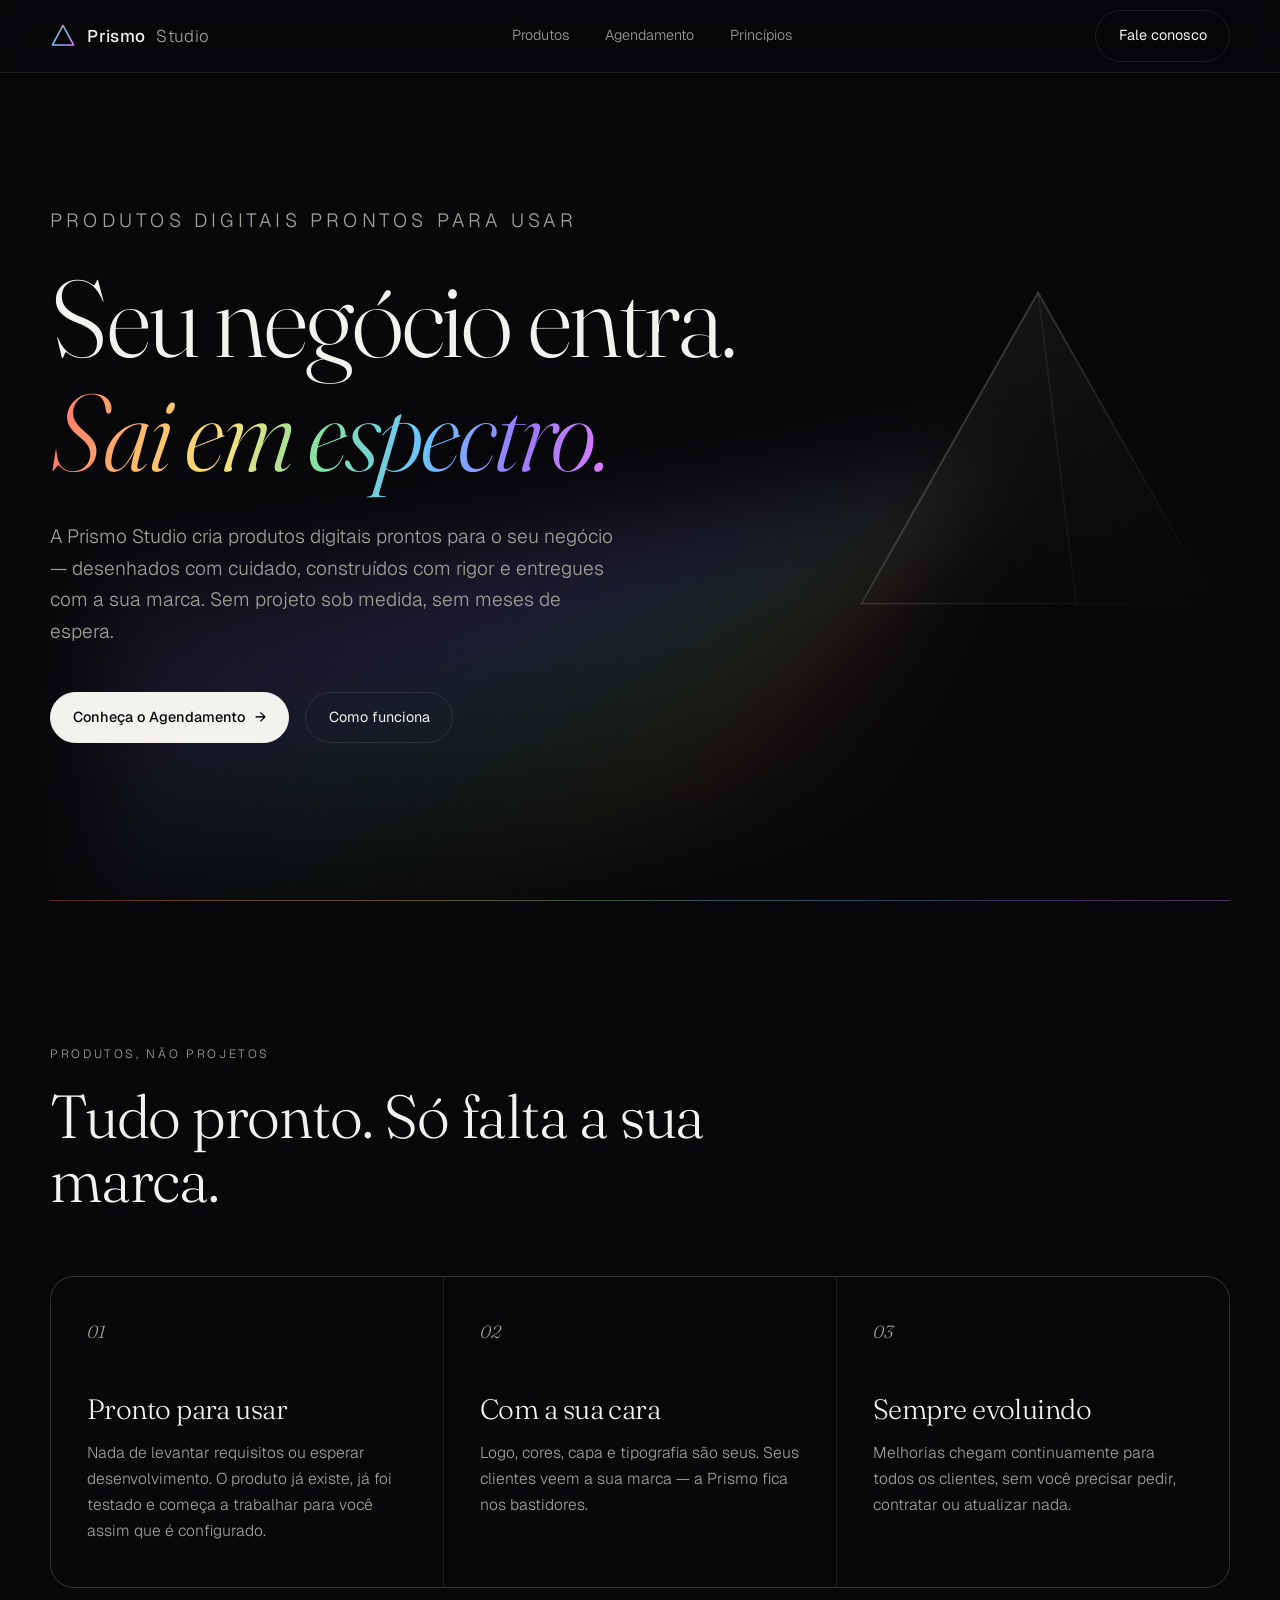
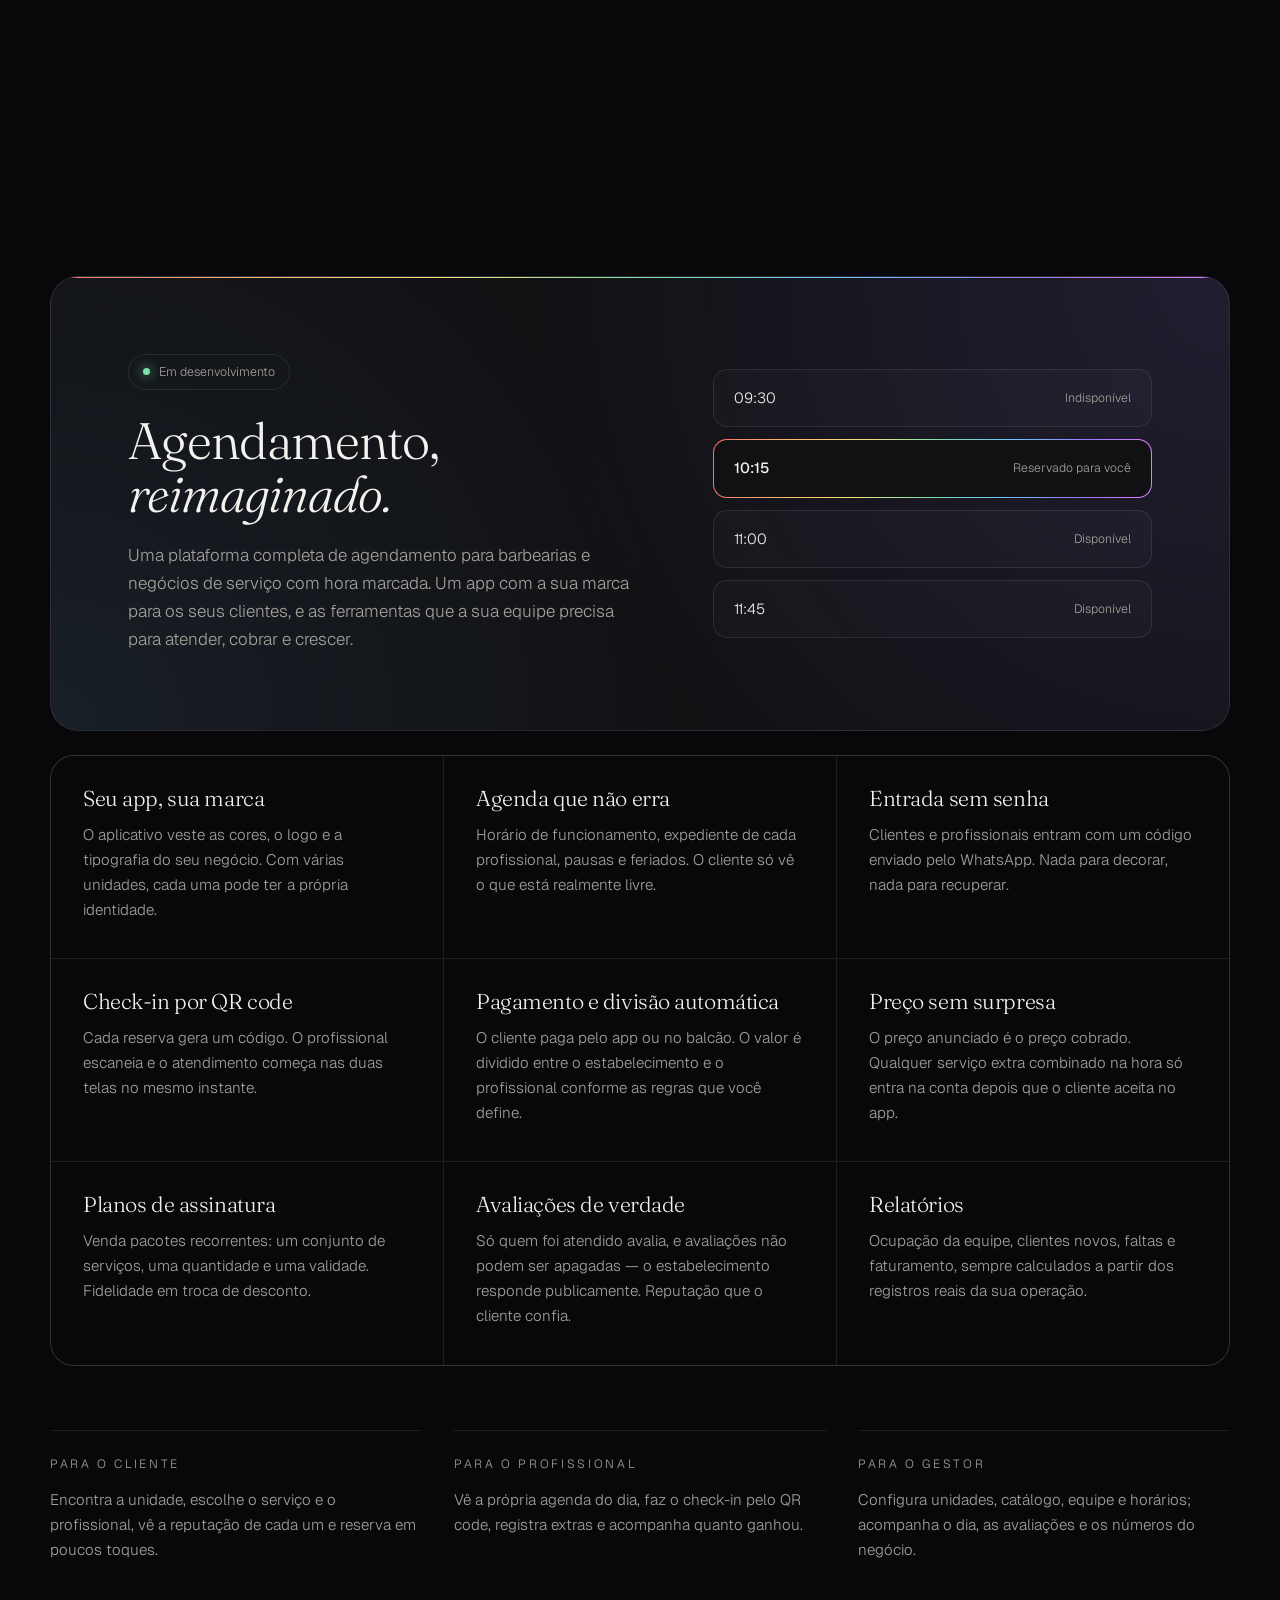
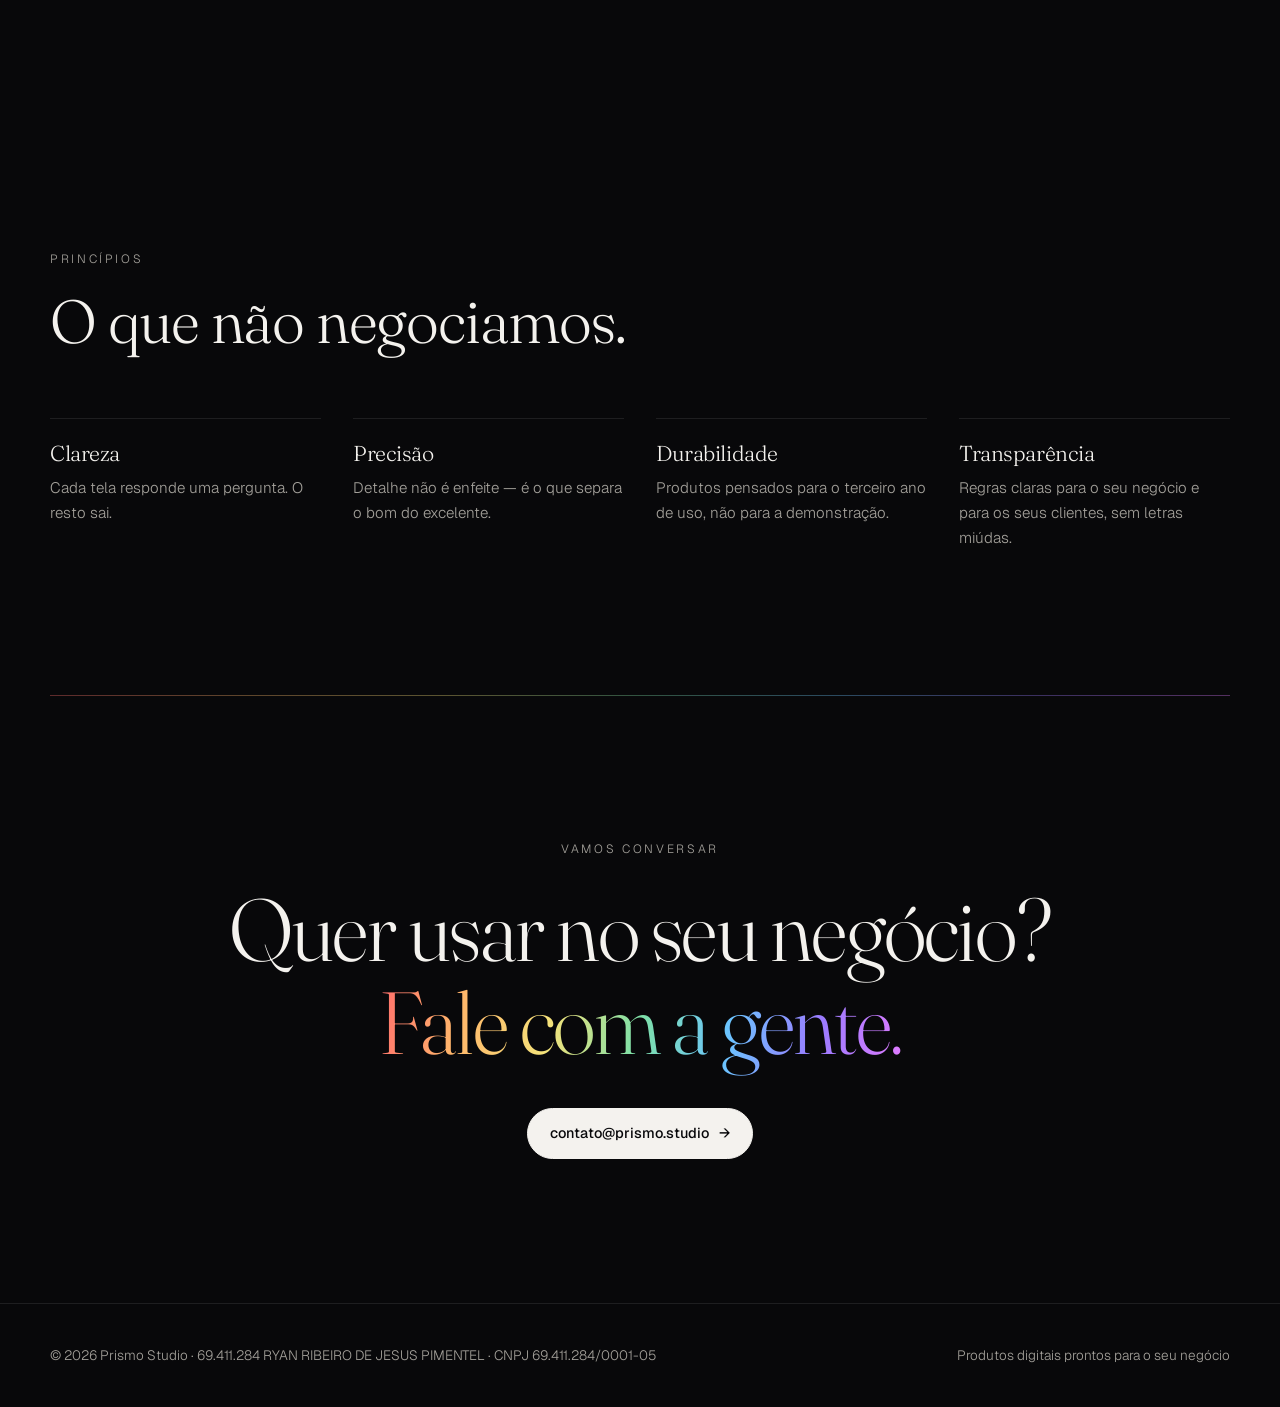
==== index.html @ 38ec984f "feat: landing page da Prismo Studio" ====
<!doctype html>
<html lang="pt-BR">
<head>
<meta charset="utf-8">
<meta name="viewport" content="width=device-width, initial-scale=1">
<title>Prismo Studio — produtos digitais prontos para o seu negócio</title>
<meta name="description" content="A Prismo Studio cria produtos digitais prontos para usar, com a sua marca — como uma plataforma completa de agendamento para negócios de serviço.">
<meta name="theme-color" content="#08080a">
<link rel="preconnect" href="https://fonts.googleapis.com">
<link rel="preconnect" href="https://fonts.gstatic.com" crossorigin>
<link href="https://fonts.googleapis.com/css2?family=Fraunces:ital,opsz,wght@0,9..144,300..600;1,9..144,300..600&family=Geist:wght@300..600&display=swap" rel="stylesheet">
<style>
  :root {
    --bg: #08080a;
    --surface: #111114;
    --line: rgba(255, 255, 255, .09);
    --text: #f4f2ee;
    --muted: #a3a09a;
    --spectrum: linear-gradient(100deg, #ff6b6b, #ffb86b, #f5e27a, #7ee0a8, #6bc4ff, #9a7bff, #e07bff);
    --serif: "Fraunces", Georgia, serif;
    --sans: "Geist", system-ui, sans-serif;
    --wrap: min(1180px, 100% - 3rem);
  }
  * { box-sizing: border-box; margin: 0; }
  html { scroll-behavior: smooth; }
  section[id] { scroll-margin-top: 4.5rem; }
  body {
    background: var(--bg);
    color: var(--text);
    font: 300 1.0625rem/1.65 var(--sans);
    -webkit-font-smoothing: antialiased;
    overflow-x: hidden;
  }
  a { color: inherit; text-decoration: none; }
  :focus-visible { outline: 2px solid #6bc4ff; outline-offset: 4px; border-radius: 4px; }
  .wrap { width: var(--wrap); margin-inline: auto; }
  .eyebrow {
    font-size: .75rem; letter-spacing: .22em; text-transform: uppercase; color: var(--muted);
  }
  .spectrum-text {
    background: var(--spectrum); -webkit-background-clip: text; background-clip: text; color: transparent;
  }
  h1, h2, h3 { font-family: var(--serif); font-weight: 300; letter-spacing: -.02em; line-height: 1.05; }

  /* Nav */
  header {
    position: fixed; inset: 0 0 auto; z-index: 10;
    backdrop-filter: blur(14px) saturate(140%);
    background: rgba(8, 8, 10, .6);
    border-bottom: 1px solid var(--line);
  }
  nav { display: flex; align-items: center; justify-content: space-between; height: 4.5rem; }
  .logo { display: flex; align-items: center; gap: .7rem; font-weight: 500; letter-spacing: .02em; }
  .logo svg { width: 26px; height: 26px; }
  .logo span { color: var(--muted); font-weight: 300; }
  nav ul { display: flex; gap: 2.25rem; list-style: none; padding: 0; font-size: .9rem; color: var(--muted); }
  nav ul a:hover { color: var(--text); }
  .btn {
    display: inline-flex; align-items: center; gap: .6rem;
    padding: .8rem 1.4rem; border-radius: 999px; font-size: .9rem; font-weight: 400;
    border: 1px solid var(--line); transition: background .3s, border-color .3s, transform .3s;
  }
  .btn:hover { border-color: rgba(255, 255, 255, .3); transform: translateY(-1px); }
  .btn-solid { background: var(--text); color: var(--bg); border-color: var(--text); font-weight: 500; }
  .btn-solid:hover { background: #fff; }

  /* Hero */
  .hero {
    position: relative; min-height: 100svh; display: grid; align-items: center;
    padding: 8rem 0 5rem; isolation: isolate; overflow: hidden;
  }
  .beam {
    position: absolute; z-index: -1; top: 50%; left: 50%;
    width: 140vmax; height: 140vmax; translate: -30% -50%;
    background: conic-gradient(from 200deg at 50% 50%, transparent 0deg, #ff6b6b22 12deg, #ffb86b33 20deg, #f5e27a33 28deg, #7ee0a833 36deg, #6bc4ff33 44deg, #9a7bff33 52deg, transparent 64deg);
    filter: blur(40px);
    animation: drift 18s ease-in-out infinite alternate;
  }
  .hero::after {
    content: ""; position: absolute; inset: 0; z-index: -1;
    background: radial-gradient(ellipse at 20% 40%, transparent 30%, var(--bg) 75%);
  }
  @keyframes drift { to { rotate: 12deg; } }
  .hero h1 { font-size: clamp(3rem, 8.5vw, 7.5rem); max-width: 12ch; margin: 1.5rem 0 2rem; }
  .hero h1 em { font-style: italic; }
  .hero p { max-width: 36rem; color: var(--muted); font-size: 1.2rem; }
  .hero .actions { display: flex; flex-wrap: wrap; gap: 1rem; margin-top: 2.75rem; }
  .prism {
    position: absolute; right: max(1.5rem, calc((100vw - 1180px) / 2)); top: 50%; translate: 0 -50%;
    width: clamp(220px, 30vw, 420px); z-index: -1; opacity: .9;
  }

  /* Sections */
  section { padding: clamp(5rem, 12vw, 9rem) 0; }
  .section-head { display: grid; gap: 1.25rem; max-width: 44rem; margin-bottom: 4rem; }
  .section-head h2 { font-size: clamp(2.2rem, 5vw, 3.8rem); }
  .divider { height: 1px; background: var(--spectrum); opacity: .35; }

  .grid { display: grid; grid-template-columns: repeat(3, 1fr); gap: 1px; background: var(--line); border: 1px solid var(--line); border-radius: 24px; overflow: hidden; }
  .card { background: var(--bg); padding: 2.5rem 2.25rem 2.75rem; transition: background .4s; }
  .card:hover { background: var(--surface); }
  .card .num { font-family: var(--serif); font-style: italic; color: var(--muted); font-size: 1.1rem; }
  .card h3 { font-size: 1.75rem; margin: 3rem 0 1rem; }
  .card p { color: var(--muted); font-size: .98rem; }

  /* Product teaser */
  .product {
    position: relative; border: 1px solid var(--line); border-radius: 28px; overflow: hidden;
    display: grid; grid-template-columns: 1.1fr .9fr; gap: 3rem; align-items: center;
    padding: clamp(2.5rem, 6vw, 5rem);
    background: radial-gradient(circle at 100% 0%, #9a7bff1f, transparent 55%), radial-gradient(circle at 0% 100%, #6bc4ff14, transparent 50%), var(--surface);
  }
  .product::before { content: ""; position: absolute; inset: 0 0 auto; height: 1px; background: var(--spectrum); }
  .badge {
    display: inline-flex; align-items: center; gap: .55rem; padding: .4rem .9rem; border-radius: 999px;
    border: 1px solid var(--line); font-size: .78rem; color: var(--muted); width: fit-content;
  }
  .badge i { width: 7px; height: 7px; border-radius: 50%; background: #7ee0a8; box-shadow: 0 0 12px #7ee0a8; animation: pulse 2.4s infinite; }
  @keyframes pulse { 50% { opacity: .35; } }
  .product h2 { font-size: clamp(2rem, 4.2vw, 3.2rem); margin: 1.5rem 0 1.25rem; }
  .product p { color: var(--muted); max-width: 32rem; }
  .slots { display: grid; gap: .75rem; }
  .slot {
    display: flex; justify-content: space-between; align-items: center;
    padding: 1rem 1.25rem; border-radius: 14px; border: 1px solid var(--line); background: rgba(255, 255, 255, .02);
    font-size: .92rem;
  }
  .slot small { color: var(--muted); }
  .slot.active { border-color: transparent; background: linear-gradient(var(--surface), var(--surface)) padding-box, var(--spectrum) border-box; border: 1px solid transparent; }
  .slot.active b { font-weight: 500; }

  .features { display: grid; grid-template-columns: repeat(3, 1fr); gap: 1px; margin-top: 1.5rem; background: var(--line); border: 1px solid var(--line); border-radius: 24px; overflow: hidden; }
  .features article { background: var(--bg); padding: 2rem 2rem 2.25rem; }
  .features h3 { font-size: 1.35rem; margin-bottom: .7rem; }
  .features p { color: var(--muted); font-size: .95rem; }
  .roles { display: grid; grid-template-columns: repeat(3, 1fr); gap: 2rem; margin-top: 4rem; }
  .roles div { border-top: 1px solid var(--line); padding-top: 1.5rem; }
  .roles .eyebrow { margin-bottom: .8rem; }
  .roles p:not(.eyebrow) { color: var(--muted); font-size: .95rem; }

  /* Principles */
  .principles { display: grid; grid-template-columns: repeat(4, 1fr); gap: 2rem; }
  .principles div { border-top: 1px solid var(--line); padding-top: 1.5rem; }
  .principles h3 { font-size: 1.35rem; margin-bottom: .6rem; }
  .principles p { color: var(--muted); font-size: .95rem; }

  /* CTA */
  .cta { text-align: center; }
  .cta h2 { font-size: clamp(2.6rem, 7vw, 5.5rem); max-width: 17ch; margin: 1.5rem auto 2.5rem; }

  footer { border-top: 1px solid var(--line); padding: 2.5rem 0; color: var(--muted); font-size: .85rem; }
  footer .wrap { display: flex; justify-content: space-between; gap: 1rem; flex-wrap: wrap; }

  /* Reveal */
  .js .reveal { opacity: 0; translate: 0 24px; transition: opacity .9s ease, translate .9s ease; }
  .reveal.in { opacity: 1; translate: 0 0; }

  @media (max-width: 900px) {
    nav ul { display: none; }
    .grid, .product, .roles { grid-template-columns: 1fr; }
    .features { grid-template-columns: 1fr 1fr; }
    .principles { grid-template-columns: 1fr 1fr; }
    .prism { opacity: .35; right: -60px; }
  }
  @media (max-width: 520px) {
    .principles, .features { grid-template-columns: 1fr; }
    header .btn { display: none; }
  }
  @media (prefers-reduced-motion: reduce) {
    *, *::before, *::after { animation: none !important; transition: none !important; }
    .js .reveal { opacity: 1; translate: none; }
    html { scroll-behavior: auto; }
  }
</style>
</head>
<body>

<header>
  <nav class="wrap" aria-label="Principal">
    <a href="#" class="logo" aria-label="Prismo Studio — início">
      <svg viewBox="0 0 32 32" aria-hidden="true">
        <defs><linearGradient id="lg" x1="0" y1="0" x2="1" y2="1"><stop offset="0" stop-color="#ff6b6b"/><stop offset=".5" stop-color="#6bc4ff"/><stop offset="1" stop-color="#e07bff"/></linearGradient></defs>
        <path d="M16 3 29 27H3Z" fill="none" stroke="url(#lg)" stroke-width="2" stroke-linejoin="round"/>
        <path d="M16 3v24" stroke="url(#lg)" stroke-width="1" opacity=".6"/>
      </svg>
      Prismo <span>Studio</span>
    </a>
    <ul>
      <li><a href="#produtos">Produtos</a></li>
      <li><a href="#agendamento">Agendamento</a></li>
      <li><a href="#principios">Princípios</a></li>
    </ul>
    <a href="#contato" class="btn">Fale conosco</a>
  </nav>
</header>

<main>
  <section class="hero">
    <div class="beam" aria-hidden="true"></div>
    <svg class="prism" viewBox="0 0 200 180" aria-hidden="true">
      <defs>
        <linearGradient id="pf" x1="0" y1="0" x2="0" y2="1"><stop offset="0" stop-color="#fff" stop-opacity=".12"/><stop offset="1" stop-color="#fff" stop-opacity=".02"/></linearGradient>
        <linearGradient id="ps" x1="0" y1="0" x2="1" y2="1"><stop offset="0" stop-color="#fff" stop-opacity=".5"/><stop offset="1" stop-color="#fff" stop-opacity=".08"/></linearGradient>
      </defs>
      <path d="M100 8 192 170H8Z" fill="url(#pf)" stroke="url(#ps)" stroke-width="1"/>
      <path d="M100 8 120 170" stroke="#fff" stroke-opacity=".15"/>
    </svg>

    <div class="wrap">
      <p class="eyebrow">Produtos digitais prontos para usar</p>
      <h1>Seu negócio entra. <em class="spectrum-text">Sai em espectro.</em></h1>
      <p>A Prismo Studio cria produtos digitais prontos para o seu negócio — desenhados com cuidado, construídos com rigor e entregues com a sua marca. Sem projeto sob medida, sem meses de espera.</p>
      <div class="actions">
        <a href="#agendamento" class="btn btn-solid">Conheça o Agendamento <span aria-hidden="true">→</span></a>
        <a href="#produtos" class="btn">Como funciona</a>
      </div>
    </div>
  </section>

  <div class="wrap divider" aria-hidden="true"></div>

  <section id="produtos">
    <div class="wrap">
      <div class="section-head reveal">
        <p class="eyebrow">Produtos, não projetos</p>
        <h2>Tudo pronto. Só falta a sua marca.</h2>
      </div>
      <div class="grid reveal">
        <article class="card">
          <span class="num">01</span>
          <h3>Pronto para usar</h3>
          <p>Nada de levantar requisitos ou esperar desenvolvimento. O produto já existe, já foi testado e começa a trabalhar para você assim que é configurado.</p>
        </article>
        <article class="card">
          <span class="num">02</span>
          <h3>Com a sua cara</h3>
          <p>Logo, cores, capa e tipografia são seus. Seus clientes veem a sua marca — a Prismo fica nos bastidores.</p>
        </article>
        <article class="card">
          <span class="num">03</span>
          <h3>Sempre evoluindo</h3>
          <p>Melhorias chegam continuamente para todos os clientes, sem você precisar pedir, contratar ou atualizar nada.</p>
        </article>
      </div>
    </div>
  </section>

  <section id="agendamento">
    <div class="wrap">
      <div class="product reveal">
        <div>
          <span class="badge"><i aria-hidden="true"></i> Em desenvolvimento</span>
          <h2>Agendamento, <em>reimaginado.</em></h2>
          <p>Uma plataforma completa de agendamento para barbearias e negócios de serviço com hora marcada. Um app com a sua marca para os seus clientes, e as ferramentas que a sua equipe precisa para atender, cobrar e crescer.</p>
        </div>
        <div class="slots" aria-hidden="true">
          <div class="slot"><span>09:30</span><small>Indisponível</small></div>
          <div class="slot active"><b>10:15</b><small>Reservado para você</small></div>
          <div class="slot"><span>11:00</span><small>Disponível</small></div>
          <div class="slot"><span>11:45</span><small>Disponível</small></div>
        </div>
      </div>

      <div class="features reveal">
        <article><h3>Seu app, sua marca</h3><p>O aplicativo veste as cores, o logo e a tipografia do seu negócio. Com várias unidades, cada uma pode ter a própria identidade.</p></article>
        <article><h3>Agenda que não erra</h3><p>Horário de funcionamento, expediente de cada profissional, pausas e feriados. O cliente só vê o que está realmente livre.</p></article>
        <article><h3>Entrada sem senha</h3><p>Clientes e profissionais entram com um código enviado pelo WhatsApp. Nada para decorar, nada para recuperar.</p></article>
        <article><h3>Check-in por QR code</h3><p>Cada reserva gera um código. O profissional escaneia e o atendimento começa nas duas telas no mesmo instante.</p></article>
        <article><h3>Pagamento e divisão automática</h3><p>O cliente paga pelo app ou no balcão. O valor é dividido entre o estabelecimento e o profissional conforme as regras que você define.</p></article>
        <article><h3>Preço sem surpresa</h3><p>O preço anunciado é o preço cobrado. Qualquer serviço extra combinado na hora só entra na conta depois que o cliente aceita no app.</p></article>
        <article><h3>Planos de assinatura</h3><p>Venda pacotes recorrentes: um conjunto de serviços, uma quantidade e uma validade. Fidelidade em troca de desconto.</p></article>
        <article><h3>Avaliações de verdade</h3><p>Só quem foi atendido avalia, e avaliações não podem ser apagadas — o estabelecimento responde publicamente. Reputação que o cliente confia.</p></article>
        <article><h3>Relatórios</h3><p>Ocupação da equipe, clientes novos, faltas e faturamento, sempre calculados a partir dos registros reais da sua operação.</p></article>
      </div>

      <div class="roles reveal">
        <div><p class="eyebrow">Para o cliente</p><p>Encontra a unidade, escolhe o serviço e o profissional, vê a reputação de cada um e reserva em poucos toques.</p></div>
        <div><p class="eyebrow">Para o profissional</p><p>Vê a própria agenda do dia, faz o check-in pelo QR code, registra extras e acompanha quanto ganhou.</p></div>
        <div><p class="eyebrow">Para o gestor</p><p>Configura unidades, catálogo, equipe e horários; acompanha o dia, as avaliações e os números do negócio.</p></div>
      </div>
    </div>
  </section>

  <section id="principios">
    <div class="wrap">
      <div class="section-head reveal">
        <p class="eyebrow">Princípios</p>
        <h2>O que não negociamos.</h2>
      </div>
      <div class="principles reveal">
        <div><h3>Clareza</h3><p>Cada tela responde uma pergunta. O resto sai.</p></div>
        <div><h3>Precisão</h3><p>Detalhe não é enfeite — é o que separa o bom do excelente.</p></div>
        <div><h3>Durabilidade</h3><p>Produtos pensados para o terceiro ano de uso, não para a demonstração.</p></div>
        <div><h3>Transparência</h3><p>Regras claras para o seu negócio e para os seus clientes, sem letras miúdas.</p></div>
      </div>
    </div>
  </section>

  <div class="wrap divider" aria-hidden="true"></div>

  <section id="contato" class="cta">
    <div class="wrap reveal">
      <p class="eyebrow">Vamos conversar</p>
      <h2>Quer usar no seu negócio? <span class="spectrum-text">Fale com a gente.</span></h2>
      <a href="mailto:contato@prismo.studio" class="btn btn-solid">contato@prismo.studio <span aria-hidden="true">→</span></a>
    </div>
  </section>
</main>

<footer>
  <div class="wrap">
    <span>© <span id="year">2026</span> Prismo Studio · 69.411.284 RYAN RIBEIRO DE JESUS PIMENTEL · CNPJ 69.411.284/0001-05</span>
    <span>Produtos digitais prontos para o seu negócio</span>
  </div>
</footer>

<script>
  document.documentElement.classList.add('js');
  document.getElementById('year').textContent = new Date().getFullYear();
  const io = new IntersectionObserver(entries => entries.forEach(e => {
    if (e.isIntersecting) { e.target.classList.add('in'); io.unobserve(e.target); }
  }), { threshold: .15 });
  document.querySelectorAll('.reveal').forEach(el => io.observe(el));
</script>
</body>
</html>
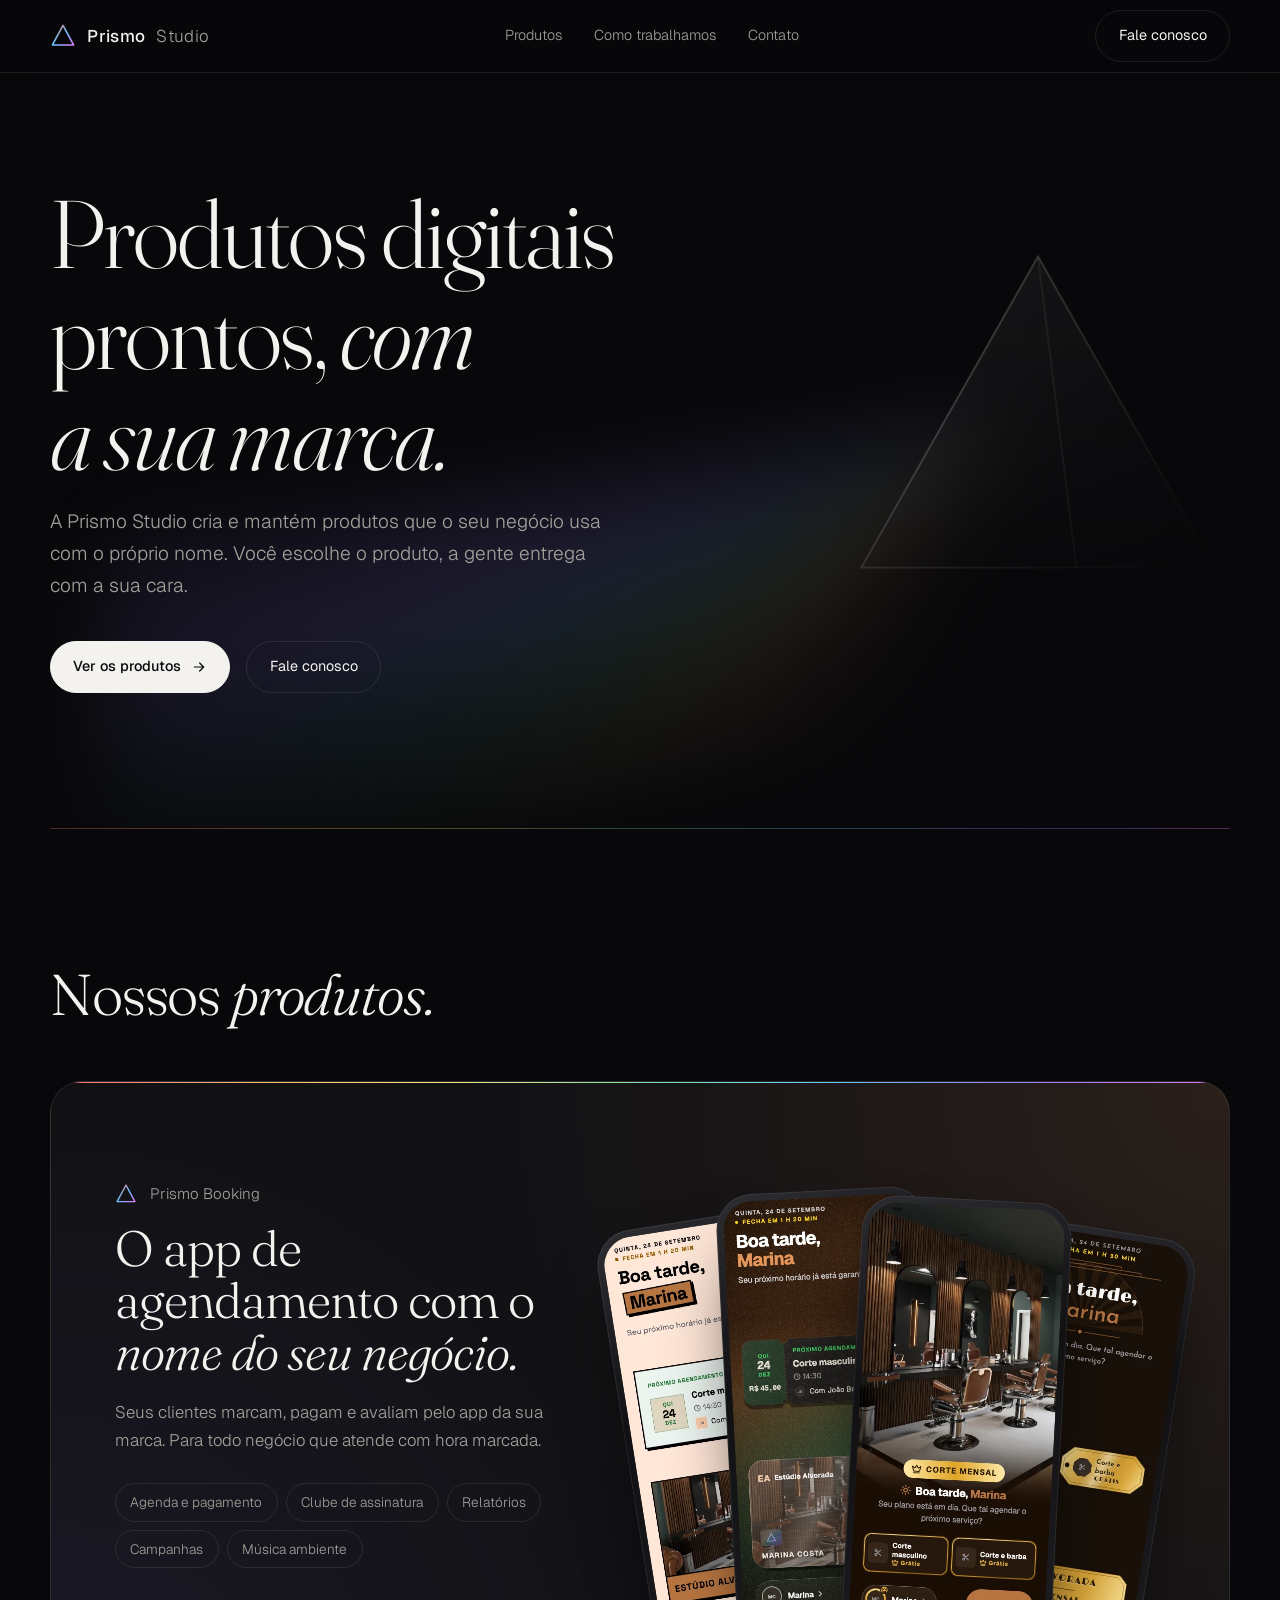
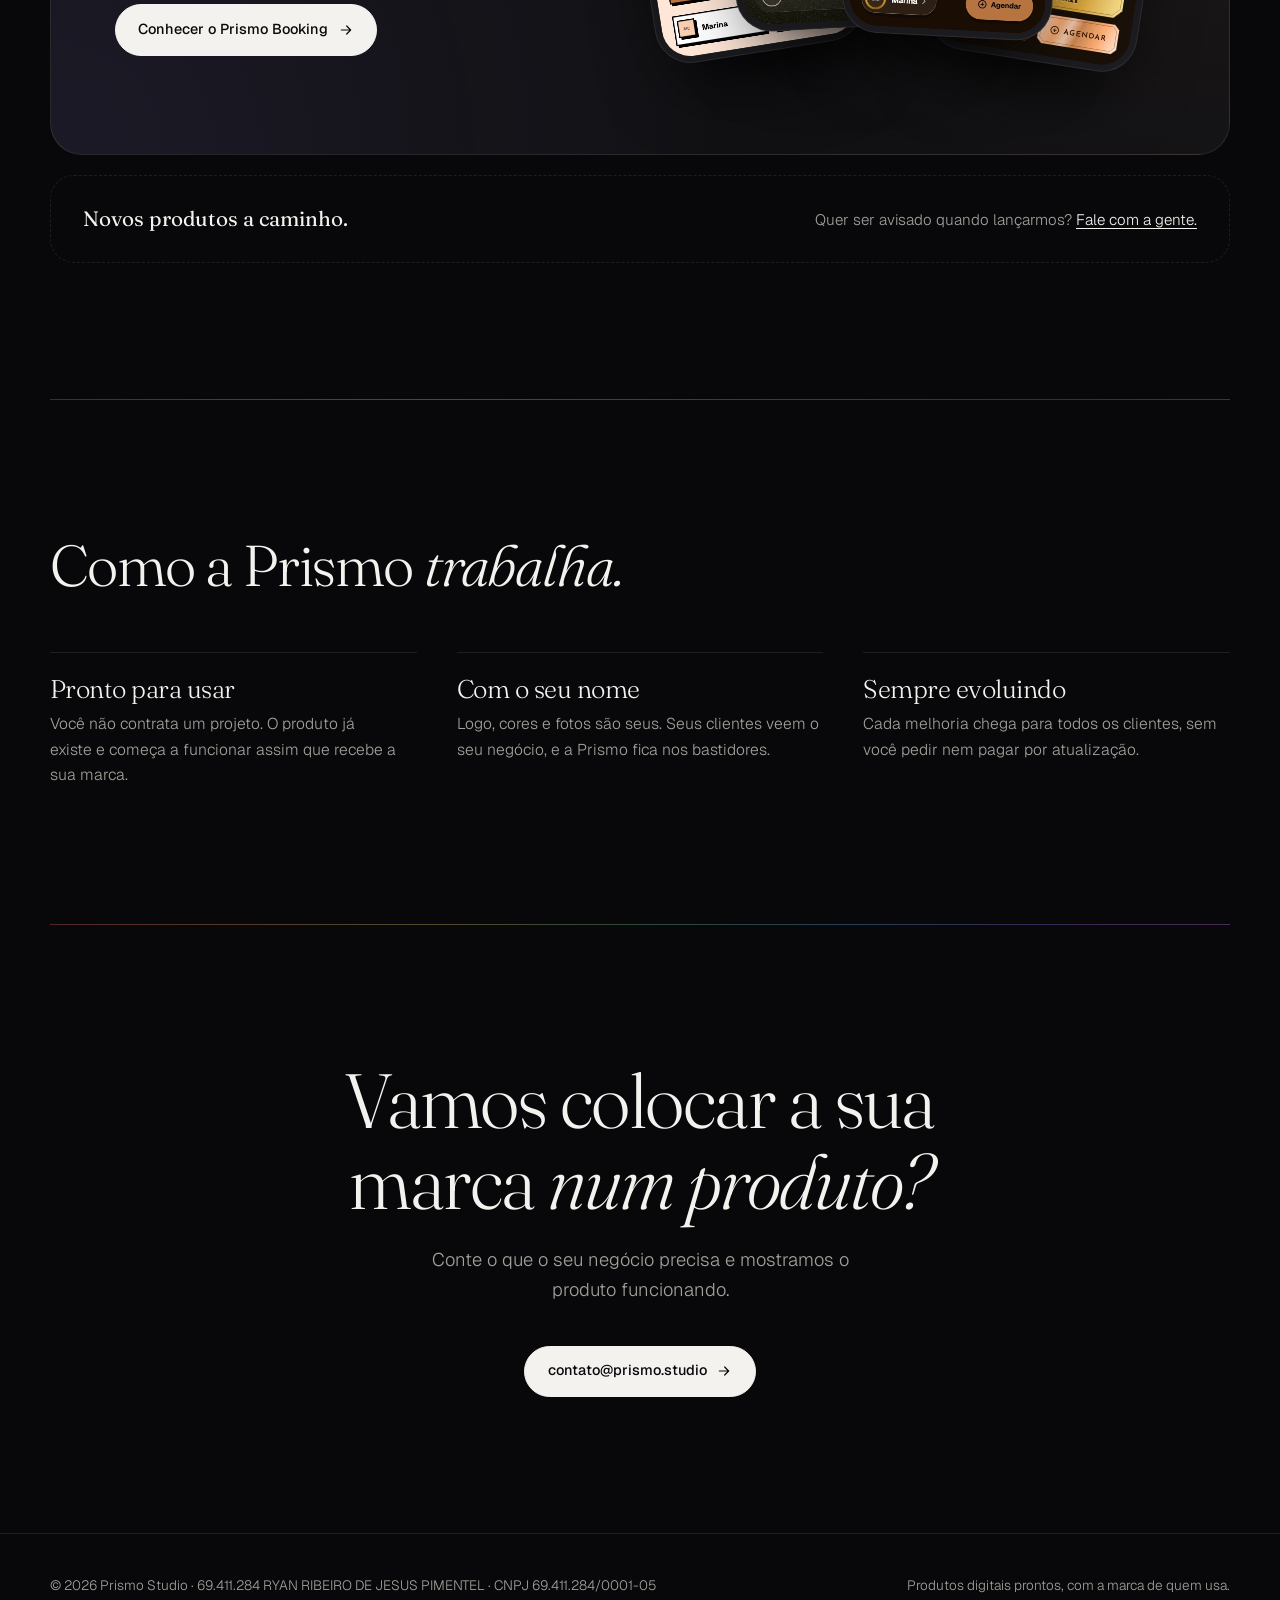
==== commit 8b3045ce: "feat: landing vira vitrine dos produtos e ganha a página do Prismo Booking" ====
--- a/index.html
+++ b/index.html
@@ -3,8 +3,8 @@
 <head>
 <meta charset="utf-8">
 <meta name="viewport" content="width=device-width, initial-scale=1">
-<title>Prismo Studio — produtos digitais prontos para o seu negócio</title>
-<meta name="description" content="A Prismo Studio cria produtos digitais prontos para usar, com a sua marca — como uma plataforma completa de agendamento para negócios de serviço.">
+<title>Prismo Studio — produtos digitais prontos, com a marca do seu negócio</title>
+<meta name="description" content="A Prismo Studio cria e mantém produtos digitais que o seu negócio usa com o próprio nome. O primeiro é o Prismo Booking, o app de agendamento para quem atende com hora marcada.">
 <meta name="theme-color" content="#08080a">
 <link rel="preconnect" href="https://fonts.googleapis.com">
 <link rel="preconnect" href="https://fonts.gstatic.com" crossorigin>
@@ -22,173 +22,118 @@
     --wrap: min(1180px, 100% - 3rem);
   }
   * { box-sizing: border-box; margin: 0; }
-  html { scroll-behavior: smooth; }
+  html { scroll-behavior: smooth; scrollbar-color: #2a2a2e var(--bg); }
+  ::selection { background: #9a7bff; color: #08080a; }
   section[id] { scroll-margin-top: 4.5rem; }
-  body {
-    background: var(--bg);
-    color: var(--text);
-    font: 300 1.0625rem/1.65 var(--sans);
-    -webkit-font-smoothing: antialiased;
-    overflow-x: hidden;
-  }
+  body { background: var(--bg); color: var(--text); font: 300 1.0625rem/1.65 var(--sans); -webkit-font-smoothing: antialiased; overflow-x: hidden; }
   a { color: inherit; text-decoration: none; }
   :focus-visible { outline: 2px solid #6bc4ff; outline-offset: 4px; border-radius: 4px; }
+  img { display: block; max-width: 100%; height: auto; }
   .wrap { width: var(--wrap); margin-inline: auto; }
-  .eyebrow {
-    font-size: .75rem; letter-spacing: .22em; text-transform: uppercase; color: var(--muted);
-  }
-  .spectrum-text {
-    background: var(--spectrum); -webkit-background-clip: text; background-clip: text; color: transparent;
-  }
-  h1, h2, h3 { font-family: var(--serif); font-weight: 300; letter-spacing: -.02em; line-height: 1.05; }
-
-  /* Nav */
-  header {
-    position: fixed; inset: 0 0 auto; z-index: 10;
-    backdrop-filter: blur(14px) saturate(140%);
-    background: rgba(8, 8, 10, .6);
-    border-bottom: 1px solid var(--line);
-  }
+  h1, h2, h3 { font-family: var(--serif); font-weight: 300; letter-spacing: -.02em; line-height: 1.05; text-wrap: balance; }
+  h2 { font-size: clamp(2.2rem, 4.6vw, 3.6rem); }
+  h1 em, h2 em, h3 em { font-style: italic; }
+  p { text-wrap: pretty; }
+  .lede { color: var(--muted); font-size: 1.15rem; max-width: 34rem; margin-top: 1.3rem; }
+
+  header { position: fixed; inset: 0 0 auto; z-index: 10; backdrop-filter: blur(14px) saturate(140%); background: rgba(8, 8, 10, .72); border-bottom: 1px solid var(--line); }
   nav { display: flex; align-items: center; justify-content: space-between; height: 4.5rem; }
   .logo { display: flex; align-items: center; gap: .7rem; font-weight: 500; letter-spacing: .02em; }
   .logo svg { width: 26px; height: 26px; }
   .logo span { color: var(--muted); font-weight: 300; }
-  nav ul { display: flex; gap: 2.25rem; list-style: none; padding: 0; font-size: .9rem; color: var(--muted); }
+  nav ul { display: flex; gap: 2rem; list-style: none; padding: 0; font-size: .9rem; color: var(--muted); }
   nav ul a:hover { color: var(--text); }
-  .btn {
-    display: inline-flex; align-items: center; gap: .6rem;
-    padding: .8rem 1.4rem; border-radius: 999px; font-size: .9rem; font-weight: 400;
-    border: 1px solid var(--line); transition: background .3s, border-color .3s, transform .3s;
-  }
+  .btn { display: inline-flex; align-items: center; gap: .6rem; padding: .8rem 1.4rem; border-radius: 999px; font-size: .9rem; font-weight: 400; border: 1px solid var(--line); transition: background .3s, border-color .3s, transform .3s cubic-bezier(.2, .8, .2, 1); }
   .btn:hover { border-color: rgba(255, 255, 255, .3); transform: translateY(-1px); }
   .btn-solid { background: var(--text); color: var(--bg); border-color: var(--text); font-weight: 500; }
   .btn-solid:hover { background: #fff; }
+  .btn svg { width: 16px; height: 16px; }
 
   /* Hero */
-  .hero {
-    position: relative; min-height: 100svh; display: grid; align-items: center;
-    padding: 8rem 0 5rem; isolation: isolate; overflow: hidden;
-  }
-  .beam {
-    position: absolute; z-index: -1; top: 50%; left: 50%;
-    width: 140vmax; height: 140vmax; translate: -30% -50%;
-    background: conic-gradient(from 200deg at 50% 50%, transparent 0deg, #ff6b6b22 12deg, #ffb86b33 20deg, #f5e27a33 28deg, #7ee0a833 36deg, #6bc4ff33 44deg, #9a7bff33 52deg, transparent 64deg);
-    filter: blur(40px);
-    animation: drift 18s ease-in-out infinite alternate;
-  }
-  .hero::after {
-    content: ""; position: absolute; inset: 0; z-index: -1;
-    background: radial-gradient(ellipse at 20% 40%, transparent 30%, var(--bg) 75%);
-  }
+  .hero { position: relative; min-height: 92svh; display: grid; align-items: center; padding: 8rem 0 5rem; isolation: isolate; overflow: hidden; }
+  .beam { position: absolute; z-index: -1; top: 50%; left: 50%; width: 140vmax; height: 140vmax; translate: -30% -50%; background: conic-gradient(from 200deg at 50% 50%, transparent 0deg, #ff6b6b22 12deg, #ffb86b33 20deg, #f5e27a33 28deg, #7ee0a833 36deg, #6bc4ff33 44deg, #9a7bff33 52deg, transparent 64deg); filter: blur(40px); animation: drift 18s ease-in-out infinite alternate; }
+  .hero::after { content: ""; position: absolute; inset: 0; z-index: -1; background: radial-gradient(ellipse at 20% 40%, transparent 30%, var(--bg) 75%); }
   @keyframes drift { to { rotate: 12deg; } }
-  .hero h1 { font-size: clamp(3rem, 8.5vw, 7.5rem); max-width: 12ch; margin: 1.5rem 0 2rem; }
-  .hero h1 em { font-style: italic; }
-  .hero p { max-width: 36rem; color: var(--muted); font-size: 1.2rem; }
-  .hero .actions { display: flex; flex-wrap: wrap; gap: 1rem; margin-top: 2.75rem; }
-  .prism {
-    position: absolute; right: max(1.5rem, calc((100vw - 1180px) / 2)); top: 50%; translate: 0 -50%;
-    width: clamp(220px, 30vw, 420px); z-index: -1; opacity: .9;
-  }
-
-  /* Sections */
-  section { padding: clamp(5rem, 12vw, 9rem) 0; }
-  .section-head { display: grid; gap: 1.25rem; max-width: 44rem; margin-bottom: 4rem; }
-  .section-head h2 { font-size: clamp(2.2rem, 5vw, 3.8rem); }
-  .divider { height: 1px; background: var(--spectrum); opacity: .35; }
-
-  .grid { display: grid; grid-template-columns: repeat(3, 1fr); gap: 1px; background: var(--line); border: 1px solid var(--line); border-radius: 24px; overflow: hidden; }
-  .card { background: var(--bg); padding: 2.5rem 2.25rem 2.75rem; transition: background .4s; }
-  .card:hover { background: var(--surface); }
-  .card .num { font-family: var(--serif); font-style: italic; color: var(--muted); font-size: 1.1rem; }
-  .card h3 { font-size: 1.75rem; margin: 3rem 0 1rem; }
-  .card p { color: var(--muted); font-size: .98rem; }
-
-  /* Product teaser */
-  .product {
-    position: relative; border: 1px solid var(--line); border-radius: 28px; overflow: hidden;
-    display: grid; grid-template-columns: 1.1fr .9fr; gap: 3rem; align-items: center;
-    padding: clamp(2.5rem, 6vw, 5rem);
-    background: radial-gradient(circle at 100% 0%, #9a7bff1f, transparent 55%), radial-gradient(circle at 0% 100%, #6bc4ff14, transparent 50%), var(--surface);
-  }
-  .product::before { content: ""; position: absolute; inset: 0 0 auto; height: 1px; background: var(--spectrum); }
-  .badge {
-    display: inline-flex; align-items: center; gap: .55rem; padding: .4rem .9rem; border-radius: 999px;
-    border: 1px solid var(--line); font-size: .78rem; color: var(--muted); width: fit-content;
-  }
-  .badge i { width: 7px; height: 7px; border-radius: 50%; background: #7ee0a8; box-shadow: 0 0 12px #7ee0a8; animation: pulse 2.4s infinite; }
-  @keyframes pulse { 50% { opacity: .35; } }
-  .product h2 { font-size: clamp(2rem, 4.2vw, 3.2rem); margin: 1.5rem 0 1.25rem; }
-  .product p { color: var(--muted); max-width: 32rem; }
-  .slots { display: grid; gap: .75rem; }
-  .slot {
-    display: flex; justify-content: space-between; align-items: center;
-    padding: 1rem 1.25rem; border-radius: 14px; border: 1px solid var(--line); background: rgba(255, 255, 255, .02);
-    font-size: .92rem;
-  }
-  .slot small { color: var(--muted); }
-  .slot.active { border-color: transparent; background: linear-gradient(var(--surface), var(--surface)) padding-box, var(--spectrum) border-box; border: 1px solid transparent; }
-  .slot.active b { font-weight: 500; }
-
-  .features { display: grid; grid-template-columns: repeat(3, 1fr); gap: 1px; margin-top: 1.5rem; background: var(--line); border: 1px solid var(--line); border-radius: 24px; overflow: hidden; }
-  .features article { background: var(--bg); padding: 2rem 2rem 2.25rem; }
-  .features h3 { font-size: 1.35rem; margin-bottom: .7rem; }
-  .features p { color: var(--muted); font-size: .95rem; }
-  .roles { display: grid; grid-template-columns: repeat(3, 1fr); gap: 2rem; margin-top: 4rem; }
-  .roles div { border-top: 1px solid var(--line); padding-top: 1.5rem; }
-  .roles .eyebrow { margin-bottom: .8rem; }
-  .roles p:not(.eyebrow) { color: var(--muted); font-size: .95rem; }
-
-  /* Principles */
-  .principles { display: grid; grid-template-columns: repeat(4, 1fr); gap: 2rem; }
-  .principles div { border-top: 1px solid var(--line); padding-top: 1.5rem; }
-  .principles h3 { font-size: 1.35rem; margin-bottom: .6rem; }
-  .principles p { color: var(--muted); font-size: .95rem; }
-
-  /* CTA */
+  .hero h1 { font-size: clamp(3rem, 7.5vw, 6.4rem); max-width: 13ch; }
+  .hero .lede { font-size: 1.2rem; max-width: 36rem; }
+  .actions { display: flex; flex-wrap: wrap; gap: 1rem; margin-top: 2.5rem; }
+  .prism { position: absolute; right: max(1.5rem, calc((100vw - 1180px) / 2)); top: 50%; translate: 0 -50%; width: clamp(220px, 30vw, 420px); z-index: -1; opacity: .9; }
+
+  section { padding: clamp(5rem, 11vw, 8.5rem) 0; }
+  .divider { height: 1px; background: var(--spectrum); opacity: .3; }
+
+  /* Vitrine de produtos */
+  .showcase { position: relative; display: grid; grid-template-columns: .9fr 1.1fr; gap: clamp(2rem, 5vw, 4rem); align-items: center; margin-top: 3.5rem; padding: clamp(2rem, 5vw, 4rem); border-radius: 32px; border: 1px solid var(--line); overflow: hidden; background: radial-gradient(circle at 100% 0%, #b8743f26, transparent 55%), radial-gradient(circle at 0% 100%, #9a7bff14, transparent 50%), var(--surface); transition: border-color .4s; }
+  .showcase::before { content: ""; position: absolute; inset: 0 0 auto; height: 1px; background: var(--spectrum); }
+  .showcase:hover { border-color: rgba(255, 255, 255, .2); }
+  .product-name { display: flex; align-items: center; gap: .8rem; font-size: .95rem; color: var(--muted); }
+  .product-name svg { width: 22px; height: 22px; }
+  .showcase h3 { font-size: clamp(2rem, 4vw, 3.1rem); margin-top: 1rem; }
+  .showcase .lede { font-size: 1.05rem; }
+  .tags { display: flex; flex-wrap: wrap; gap: .5rem; margin-top: 1.75rem; list-style: none; padding: 0; }
+  .tags li { padding: .45rem .9rem; border: 1px solid var(--line); border-radius: 999px; font-size: .85rem; color: var(--muted); }
+  .showcase .btn { margin-top: 2.25rem; }
+  .fan { position: relative; height: 34rem; }
+  .fan .phone { position: absolute; top: 50%; left: 50%; width: 210px; padding: 7px; border-radius: 36px; background: linear-gradient(160deg, #2c2c31, #111114 40%, #1d1d21); box-shadow: 0 40px 80px -30px #000, inset 0 0 0 1px #ffffff14; transition: transform .6s cubic-bezier(.2, .8, .2, 1); }
+  .fan .phone img { width: 100%; aspect-ratio: 390 / 844; border-radius: 29px; object-fit: cover; object-position: top; }
+  .fan .phone:nth-child(1) { transform: translate(-128%, -46%) rotate(-9deg); }
+  .fan .phone:nth-child(2) { transform: translate(-80%, -52%) rotate(-3deg); z-index: 1; }
+  .fan .phone:nth-child(3) { transform: translate(-20%, -50%) rotate(3deg); z-index: 2; }
+  .fan .phone:nth-child(4) { transform: translate(30%, -44%) rotate(9deg); }
+  .showcase:hover .fan .phone:nth-child(1) { transform: translate(-138%, -46%) rotate(-11deg); }
+  .showcase:hover .fan .phone:nth-child(4) { transform: translate(40%, -44%) rotate(11deg); }
+  .next { margin-top: 1.25rem; padding: 1.6rem 2rem; border-radius: 24px; border: 1px dashed var(--line); display: flex; justify-content: space-between; align-items: center; gap: 1rem; color: var(--muted); font-size: .95rem; }
+  .next b { color: var(--text); font-weight: 400; font-family: var(--serif); font-size: 1.3rem; }
+
+  /* Como trabalhamos */
+  .ways { display: grid; grid-template-columns: repeat(3, 1fr); gap: 2.5rem; margin-top: 3.5rem; }
+  .ways div { border-top: 1px solid var(--line); padding-top: 1.4rem; }
+  .ways h3 { font-size: 1.6rem; margin-bottom: .5rem; }
+  .ways p { color: var(--muted); font-size: .98rem; }
+
   .cta { text-align: center; }
-  .cta h2 { font-size: clamp(2.6rem, 7vw, 5.5rem); max-width: 17ch; margin: 1.5rem auto 2.5rem; }
+  .cta h2 { font-size: clamp(2.4rem, 6vw, 4.8rem); max-width: 16ch; margin: 0 auto; }
+  .cta .lede { margin: 1.4rem auto 2.5rem; }
 
   footer { border-top: 1px solid var(--line); padding: 2.5rem 0; color: var(--muted); font-size: .85rem; }
   footer .wrap { display: flex; justify-content: space-between; gap: 1rem; flex-wrap: wrap; }
 
-  /* Reveal */
-  .js .reveal { opacity: 0; translate: 0 24px; transition: opacity .9s ease, translate .9s ease; }
-  .reveal.in { opacity: 1; translate: 0 0; }
-
-  @media (max-width: 900px) {
+  @media (max-width: 960px) {
     nav ul { display: none; }
-    .grid, .product, .roles { grid-template-columns: 1fr; }
-    .features { grid-template-columns: 1fr 1fr; }
-    .principles { grid-template-columns: 1fr 1fr; }
+    .showcase { grid-template-columns: minmax(0, 1fr); }
+    .fan { height: 28rem; }
+    .fan .phone { width: 170px; }
+    .ways { grid-template-columns: 1fr; gap: 1.75rem; }
     .prism { opacity: .35; right: -60px; }
   }
   @media (max-width: 520px) {
-    .principles, .features { grid-template-columns: 1fr; }
     header .btn { display: none; }
+    .fan { height: 22rem; }
+    .fan .phone { width: 128px; padding: 5px; border-radius: 24px; }
+    .fan .phone img { border-radius: 19px; }
+    .next { flex-direction: column; align-items: flex-start; }
   }
   @media (prefers-reduced-motion: reduce) {
     *, *::before, *::after { animation: none !important; transition: none !important; }
-    .js .reveal { opacity: 1; translate: none; }
     html { scroll-behavior: auto; }
   }
 </style>
 </head>
 <body>
 
+<svg width="0" height="0" style="position:absolute" aria-hidden="true">
+  <symbol id="i-arrow" viewBox="0 0 24 24"><path d="M5 12h14M13 6l6 6-6 6" fill="none" stroke="currentColor" stroke-width="1.8" stroke-linecap="round" stroke-linejoin="round"/></symbol>
+  <linearGradient id="lg" x1="0" y1="0" x2="1" y2="1"><stop offset="0" stop-color="#ff6b6b"/><stop offset=".5" stop-color="#6bc4ff"/><stop offset="1" stop-color="#e07bff"/></linearGradient>
+  <symbol id="i-mark" viewBox="0 0 32 32"><path d="M16 3 29 27H3Z" fill="none" stroke="url(#lg)" stroke-width="2" stroke-linejoin="round"/></symbol>
+</svg>
+
 <header>
   <nav class="wrap" aria-label="Principal">
-    <a href="#" class="logo" aria-label="Prismo Studio — início">
-      <svg viewBox="0 0 32 32" aria-hidden="true">
-        <defs><linearGradient id="lg" x1="0" y1="0" x2="1" y2="1"><stop offset="0" stop-color="#ff6b6b"/><stop offset=".5" stop-color="#6bc4ff"/><stop offset="1" stop-color="#e07bff"/></linearGradient></defs>
-        <path d="M16 3 29 27H3Z" fill="none" stroke="url(#lg)" stroke-width="2" stroke-linejoin="round"/>
-        <path d="M16 3v24" stroke="url(#lg)" stroke-width="1" opacity=".6"/>
-      </svg>
-      Prismo <span>Studio</span>
-    </a>
+    <a href="#" class="logo" aria-label="Prismo Studio — início"><svg aria-hidden="true"><use href="#i-mark"/></svg>Prismo <span>Studio</span></a>
     <ul>
       <li><a href="#produtos">Produtos</a></li>
-      <li><a href="#agendamento">Agendamento</a></li>
-      <li><a href="#principios">Princípios</a></li>
+      <li><a href="#como">Como trabalhamos</a></li>
+      <li><a href="#contato">Contato</a></li>
     </ul>
     <a href="#contato" class="btn">Fale conosco</a>
   </nav>
@@ -205,14 +150,12 @@
       <path d="M100 8 192 170H8Z" fill="url(#pf)" stroke="url(#ps)" stroke-width="1"/>
       <path d="M100 8 120 170" stroke="#fff" stroke-opacity=".15"/>
     </svg>
-
-    <div class="wrap">
-      <p class="eyebrow">Produtos digitais prontos para usar</p>
-      <h1>Seu negócio entra. <em class="spectrum-text">Sai em espectro.</em></h1>
-      <p>A Prismo Studio cria produtos digitais prontos para o seu negócio — desenhados com cuidado, construídos com rigor e entregues com a sua marca. Sem projeto sob medida, sem meses de espera.</p>
+    <div class="wrap">
+      <h1>Produtos digitais prontos, <em>com a sua marca.</em></h1>
+      <p class="lede">A Prismo Studio cria e mantém produtos que o seu negócio usa com o próprio nome. Você escolhe o produto, a gente entrega com a sua cara.</p>
       <div class="actions">
-        <a href="#agendamento" class="btn btn-solid">Conheça o Agendamento <span aria-hidden="true">→</span></a>
-        <a href="#produtos" class="btn">Como funciona</a>
+        <a href="#produtos" class="btn btn-solid">Ver os produtos <svg aria-hidden="true"><use href="#i-arrow"/></svg></a>
+        <a href="#contato" class="btn">Fale conosco</a>
       </div>
     </div>
   </section>
@@ -221,88 +164,50 @@
 
   <section id="produtos">
     <div class="wrap">
-      <div class="section-head reveal">
-        <p class="eyebrow">Produtos, não projetos</p>
-        <h2>Tudo pronto. Só falta a sua marca.</h2>
+      <h2>Nossos <em>produtos.</em></h2>
+
+      <a class="showcase" href="booking.html" aria-label="Prismo Booking: ver o produto">
+        <div>
+          <p class="product-name"><svg aria-hidden="true"><use href="#i-mark"/></svg>Prismo Booking</p>
+          <h3>O app de agendamento com o <em>nome do seu negócio.</em></h3>
+          <p class="lede">Seus clientes marcam, pagam e avaliam pelo app da sua marca. Para todo negócio que atende com hora marcada.</p>
+          <ul class="tags">
+            <li>Agenda e pagamento</li><li>Clube de assinatura</li><li>Relatórios</li><li>Campanhas</li><li>Música ambiente</li>
+          </ul>
+          <span class="btn btn-solid">Conhecer o Prismo Booking <svg aria-hidden="true"><use href="#i-arrow"/></svg></span>
+        </div>
+        <div class="fan" aria-hidden="true">
+          <div class="phone"><img src="telas/estilo-brutal.webp" width="390" height="844" alt=""></div>
+          <div class="phone"><img src="telas/estilo-cartao.webp" width="390" height="844" alt=""></div>
+          <div class="phone"><img src="telas/estilo-capa.webp" width="390" height="844" alt=""></div>
+          <div class="phone"><img src="telas/estilo-deco.webp" width="390" height="844" alt=""></div>
+        </div>
+      </a>
+
+      <div class="next"><b>Novos produtos a caminho.</b><span>Quer ser avisado quando lançarmos? <a href="#contato" style="color:var(--text);text-decoration:underline;text-underline-offset:3px">Fale com a gente.</a></span></div>
+    </div>
+  </section>
+
+  <div class="wrap divider" aria-hidden="true"></div>
+
+  <section id="como">
+    <div class="wrap">
+      <h2>Como a Prismo <em>trabalha.</em></h2>
+      <div class="ways">
+        <div><h3>Pronto para usar</h3><p>Você não contrata um projeto. O produto já existe e começa a funcionar assim que recebe a sua marca.</p></div>
+        <div><h3>Com o seu nome</h3><p>Logo, cores e fotos são seus. Seus clientes veem o seu negócio, e a Prismo fica nos bastidores.</p></div>
+        <div><h3>Sempre evoluindo</h3><p>Cada melhoria chega para todos os clientes, sem você pedir nem pagar por atualização.</p></div>
       </div>
-      <div class="grid reveal">
-        <article class="card">
-          <span class="num">01</span>
-          <h3>Pronto para usar</h3>
-          <p>Nada de levantar requisitos ou esperar desenvolvimento. O produto já existe, já foi testado e começa a trabalhar para você assim que é configurado.</p>
-        </article>
-        <article class="card">
-          <span class="num">02</span>
-          <h3>Com a sua cara</h3>
-          <p>Logo, cores, capa e tipografia são seus. Seus clientes veem a sua marca — a Prismo fica nos bastidores.</p>
-        </article>
-        <article class="card">
-          <span class="num">03</span>
-          <h3>Sempre evoluindo</h3>
-          <p>Melhorias chegam continuamente para todos os clientes, sem você precisar pedir, contratar ou atualizar nada.</p>
-        </article>
-      </div>
-    </div>
-  </section>
-
-  <section id="agendamento">
-    <div class="wrap">
-      <div class="product reveal">
-        <div>
-          <span class="badge"><i aria-hidden="true"></i> Em desenvolvimento</span>
-          <h2>Agendamento, <em>reimaginado.</em></h2>
-          <p>Uma plataforma completa de agendamento para barbearias e negócios de serviço com hora marcada. Um app com a sua marca para os seus clientes, e as ferramentas que a sua equipe precisa para atender, cobrar e crescer.</p>
-        </div>
-        <div class="slots" aria-hidden="true">
-          <div class="slot"><span>09:30</span><small>Indisponível</small></div>
-          <div class="slot active"><b>10:15</b><small>Reservado para você</small></div>
-          <div class="slot"><span>11:00</span><small>Disponível</small></div>
-          <div class="slot"><span>11:45</span><small>Disponível</small></div>
-        </div>
-      </div>
-
-      <div class="features reveal">
-        <article><h3>Seu app, sua marca</h3><p>O aplicativo veste as cores, o logo e a tipografia do seu negócio. Com várias unidades, cada uma pode ter a própria identidade.</p></article>
-        <article><h3>Agenda que não erra</h3><p>Horário de funcionamento, expediente de cada profissional, pausas e feriados. O cliente só vê o que está realmente livre.</p></article>
-        <article><h3>Entrada sem senha</h3><p>Clientes e profissionais entram com um código enviado pelo WhatsApp. Nada para decorar, nada para recuperar.</p></article>
-        <article><h3>Check-in por QR code</h3><p>Cada reserva gera um código. O profissional escaneia e o atendimento começa nas duas telas no mesmo instante.</p></article>
-        <article><h3>Pagamento e divisão automática</h3><p>O cliente paga pelo app ou no balcão. O valor é dividido entre o estabelecimento e o profissional conforme as regras que você define.</p></article>
-        <article><h3>Preço sem surpresa</h3><p>O preço anunciado é o preço cobrado. Qualquer serviço extra combinado na hora só entra na conta depois que o cliente aceita no app.</p></article>
-        <article><h3>Planos de assinatura</h3><p>Venda pacotes recorrentes: um conjunto de serviços, uma quantidade e uma validade. Fidelidade em troca de desconto.</p></article>
-        <article><h3>Avaliações de verdade</h3><p>Só quem foi atendido avalia, e avaliações não podem ser apagadas — o estabelecimento responde publicamente. Reputação que o cliente confia.</p></article>
-        <article><h3>Relatórios</h3><p>Ocupação da equipe, clientes novos, faltas e faturamento, sempre calculados a partir dos registros reais da sua operação.</p></article>
-      </div>
-
-      <div class="roles reveal">
-        <div><p class="eyebrow">Para o cliente</p><p>Encontra a unidade, escolhe o serviço e o profissional, vê a reputação de cada um e reserva em poucos toques.</p></div>
-        <div><p class="eyebrow">Para o profissional</p><p>Vê a própria agenda do dia, faz o check-in pelo QR code, registra extras e acompanha quanto ganhou.</p></div>
-        <div><p class="eyebrow">Para o gestor</p><p>Configura unidades, catálogo, equipe e horários; acompanha o dia, as avaliações e os números do negócio.</p></div>
-      </div>
-    </div>
-  </section>
-
-  <section id="principios">
-    <div class="wrap">
-      <div class="section-head reveal">
-        <p class="eyebrow">Princípios</p>
-        <h2>O que não negociamos.</h2>
-      </div>
-      <div class="principles reveal">
-        <div><h3>Clareza</h3><p>Cada tela responde uma pergunta. O resto sai.</p></div>
-        <div><h3>Precisão</h3><p>Detalhe não é enfeite — é o que separa o bom do excelente.</p></div>
-        <div><h3>Durabilidade</h3><p>Produtos pensados para o terceiro ano de uso, não para a demonstração.</p></div>
-        <div><h3>Transparência</h3><p>Regras claras para o seu negócio e para os seus clientes, sem letras miúdas.</p></div>
-      </div>
     </div>
   </section>
 
   <div class="wrap divider" aria-hidden="true"></div>
 
   <section id="contato" class="cta">
-    <div class="wrap reveal">
-      <p class="eyebrow">Vamos conversar</p>
-      <h2>Quer usar no seu negócio? <span class="spectrum-text">Fale com a gente.</span></h2>
-      <a href="mailto:contato@prismo.studio" class="btn btn-solid">contato@prismo.studio <span aria-hidden="true">→</span></a>
+    <div class="wrap">
+      <h2>Vamos colocar a sua marca <em>num produto?</em></h2>
+      <p class="lede">Conte o que o seu negócio precisa e mostramos o produto funcionando.</p>
+      <a href="mailto:contato@prismo.studio" class="btn btn-solid">contato@prismo.studio <svg aria-hidden="true"><use href="#i-arrow"/></svg></a>
     </div>
   </section>
 </main>
@@ -310,17 +215,10 @@
 <footer>
   <div class="wrap">
     <span>© <span id="year">2026</span> Prismo Studio · 69.411.284 RYAN RIBEIRO DE JESUS PIMENTEL · CNPJ 69.411.284/0001-05</span>
-    <span>Produtos digitais prontos para o seu negócio</span>
+    <span>Produtos digitais prontos, com a marca de quem usa.</span>
   </div>
 </footer>
 
-<script>
-  document.documentElement.classList.add('js');
-  document.getElementById('year').textContent = new Date().getFullYear();
-  const io = new IntersectionObserver(entries => entries.forEach(e => {
-    if (e.isIntersecting) { e.target.classList.add('in'); io.unobserve(e.target); }
-  }), { threshold: .15 });
-  document.querySelectorAll('.reveal').forEach(el => io.observe(el));
-</script>
+<script>document.getElementById('year').textContent = new Date().getFullYear();</script>
 </body>
 </html>
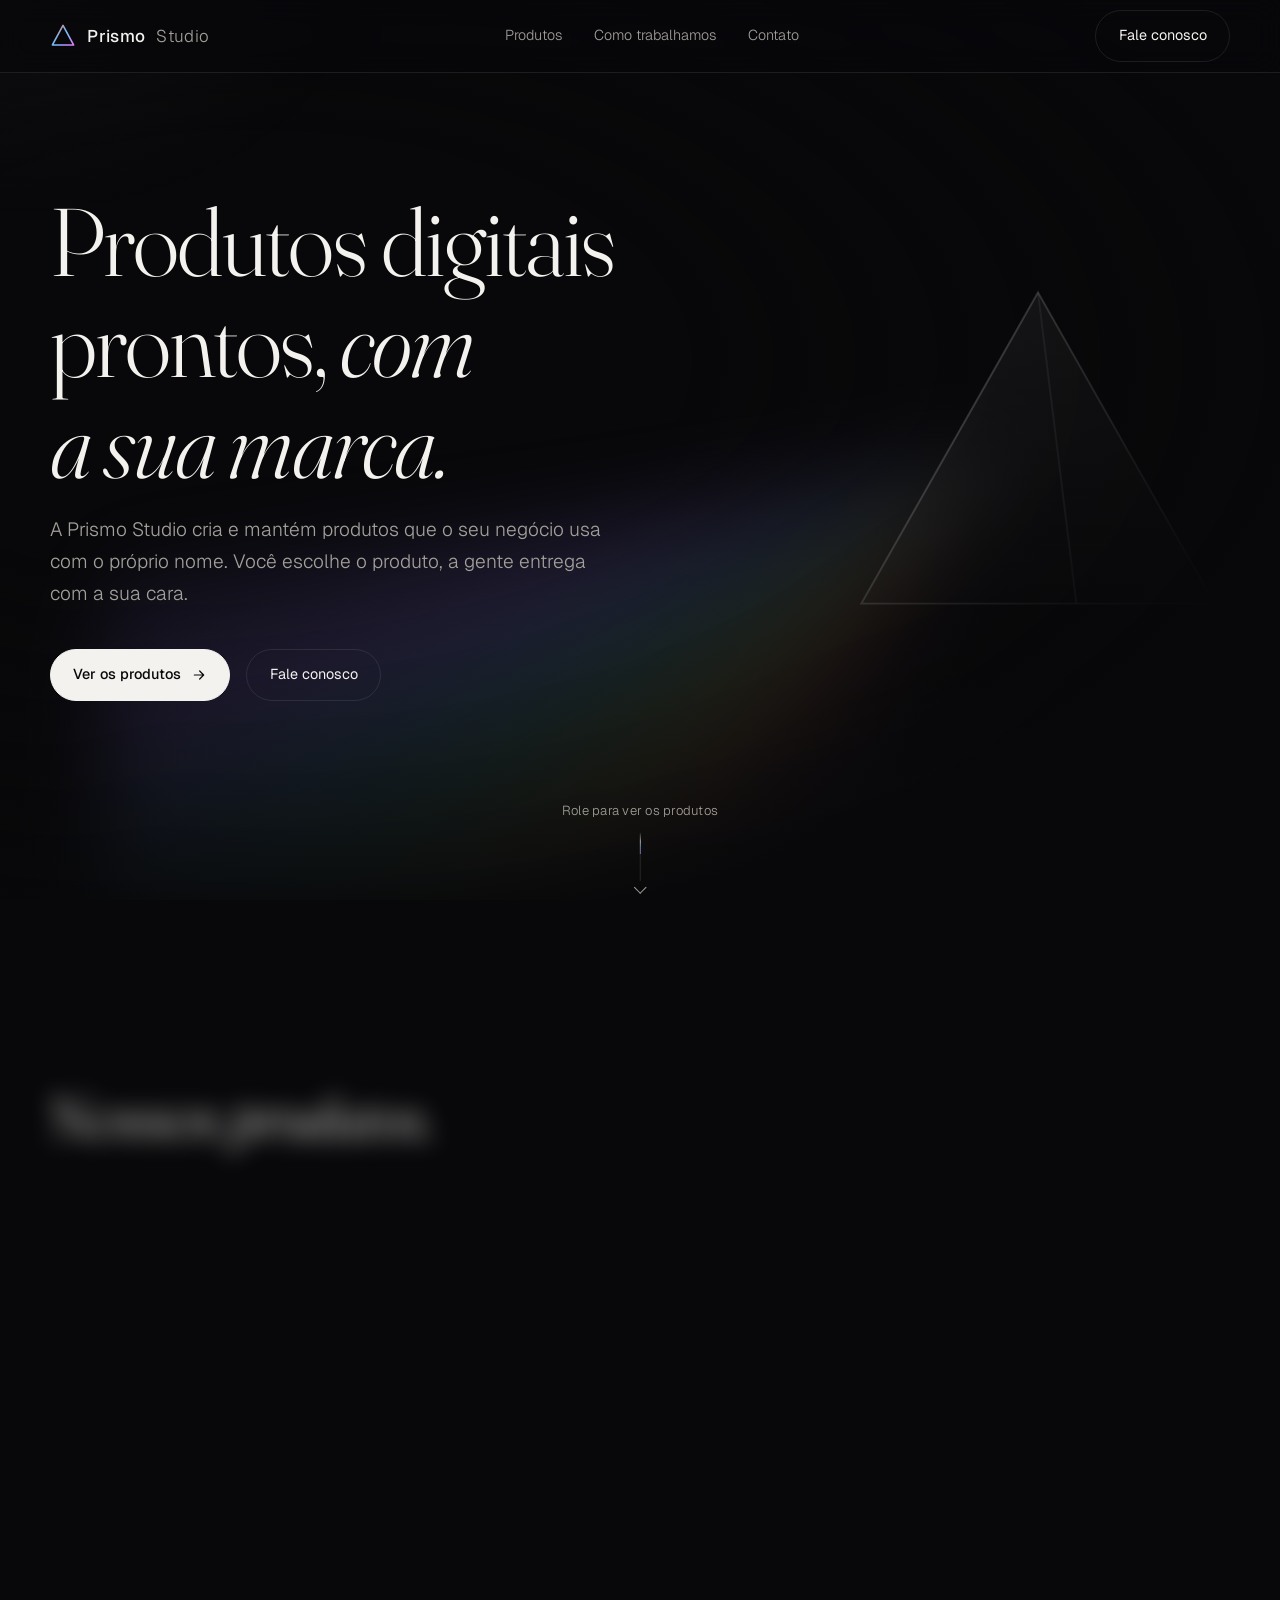
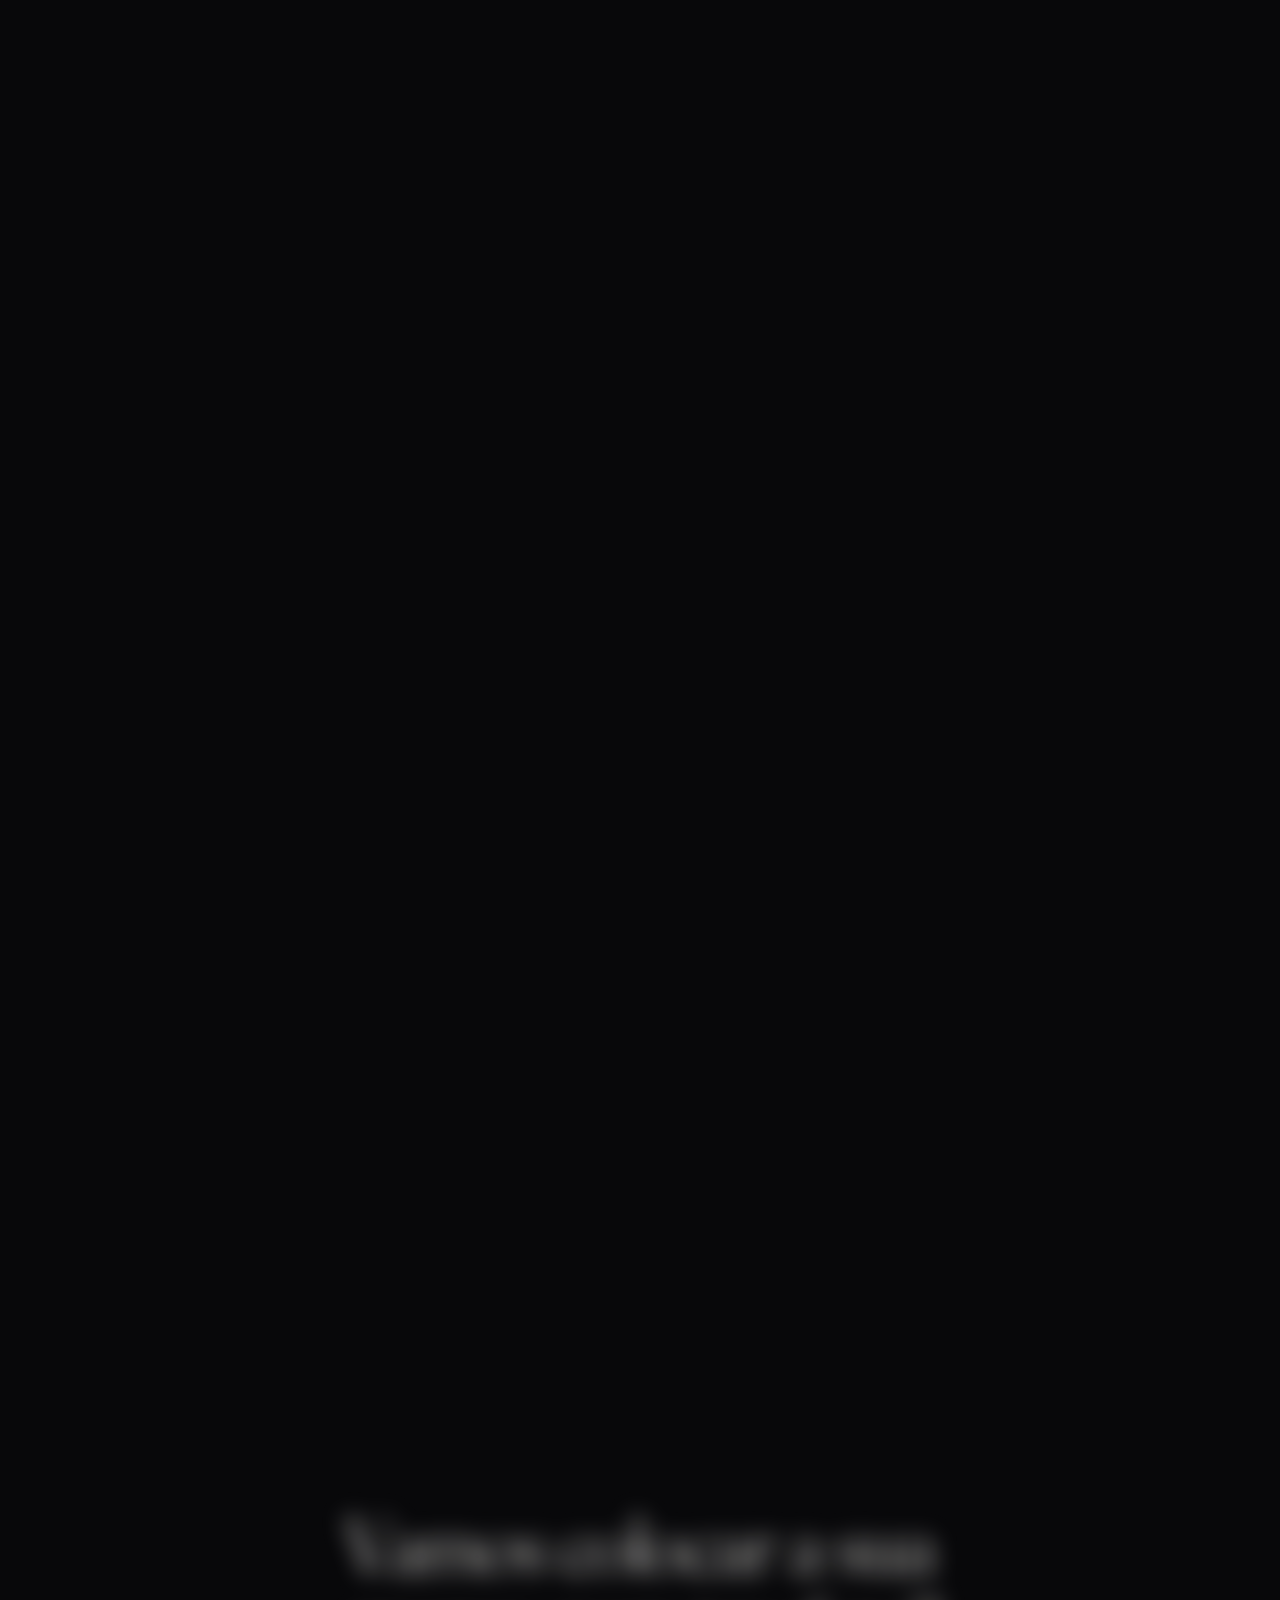
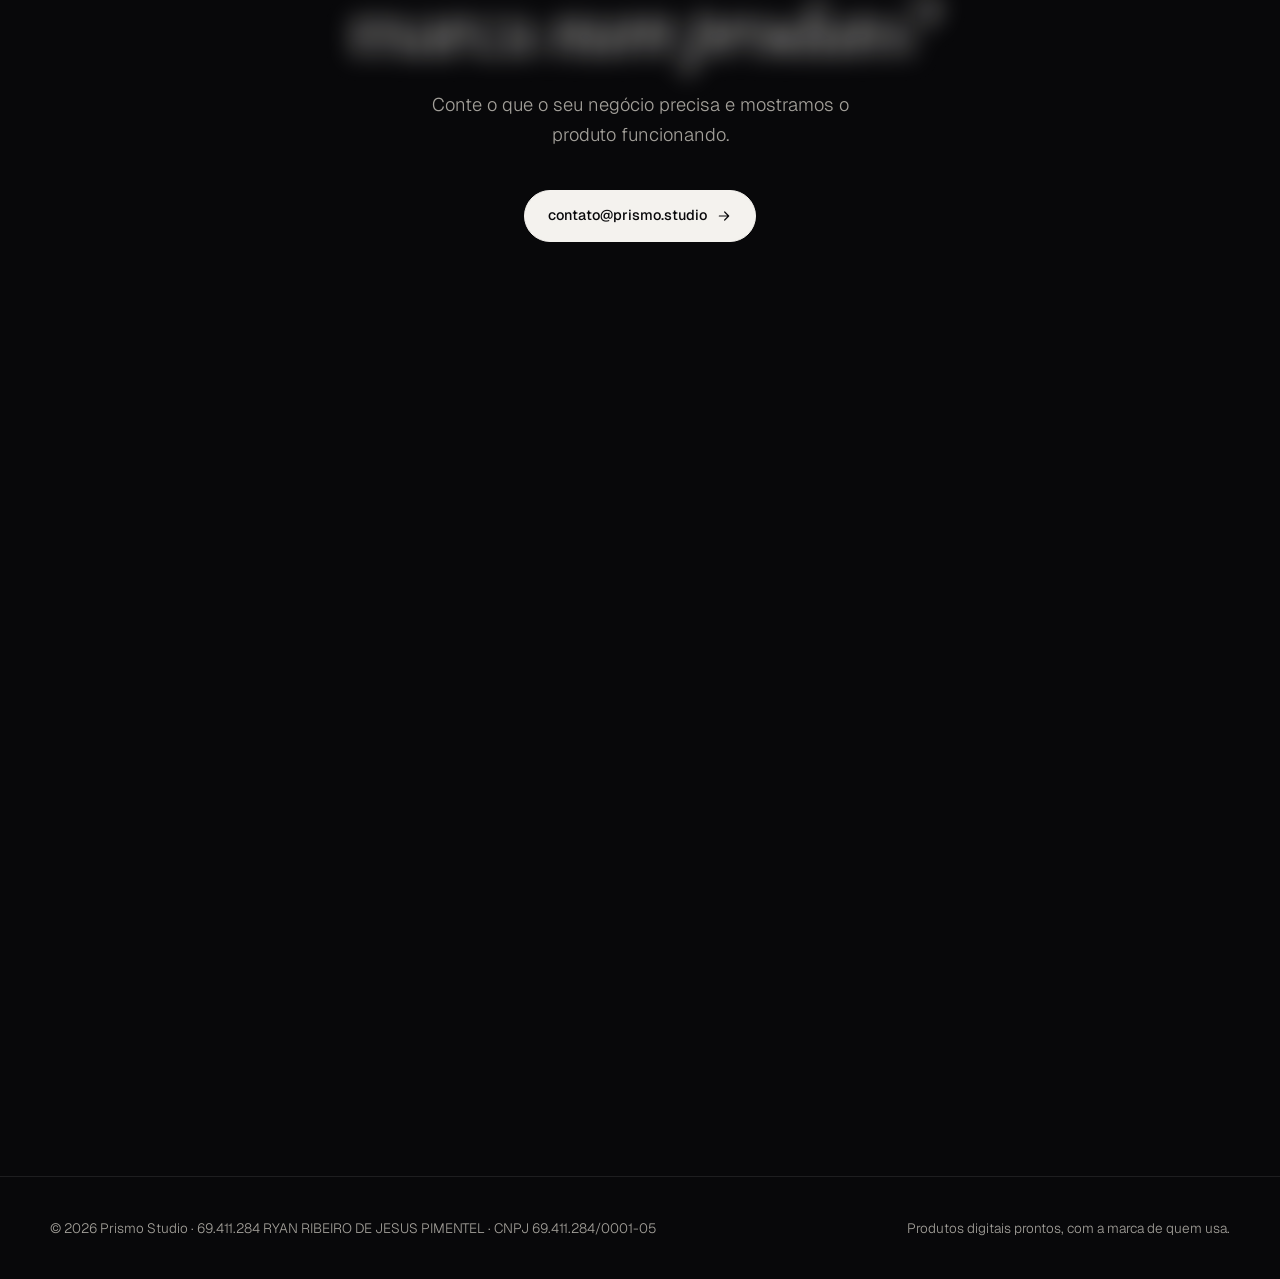
==== commit 645c269a: "feat: página do Prismo Booking conta a história por rolagem e vende resultado ao dono - Narrativa po" ====
--- a/index.html
+++ b/index.html
@@ -20,6 +20,7 @@
     --serif: "Fraunces", Georgia, serif;
     --sans: "Geist", system-ui, sans-serif;
     --wrap: min(1180px, 100% - 3rem);
+    --sec: clamp(4rem, 8vw, 6.5rem);
   }
   * { box-sizing: border-box; margin: 0; }
   html { scroll-behavior: smooth; scrollbar-color: #2a2a2e var(--bg); }
@@ -50,7 +51,7 @@
   .btn svg { width: 16px; height: 16px; }
 
   /* Hero */
-  .hero { position: relative; min-height: 92svh; display: grid; align-items: center; padding: 8rem 0 5rem; isolation: isolate; overflow: hidden; }
+  .hero { position: relative; min-height: 100svh; display: grid; align-items: center; padding: 6.5rem 0 7rem; isolation: isolate; overflow: hidden; }
   .beam { position: absolute; z-index: -1; top: 50%; left: 50%; width: 140vmax; height: 140vmax; translate: -30% -50%; background: conic-gradient(from 200deg at 50% 50%, transparent 0deg, #ff6b6b22 12deg, #ffb86b33 20deg, #f5e27a33 28deg, #7ee0a833 36deg, #6bc4ff33 44deg, #9a7bff33 52deg, transparent 64deg); filter: blur(40px); animation: drift 18s ease-in-out infinite alternate; }
   .hero::after { content: ""; position: absolute; inset: 0; z-index: -1; background: radial-gradient(ellipse at 20% 40%, transparent 30%, var(--bg) 75%); }
   @keyframes drift { to { rotate: 12deg; } }
@@ -59,7 +60,7 @@
   .actions { display: flex; flex-wrap: wrap; gap: 1rem; margin-top: 2.5rem; }
   .prism { position: absolute; right: max(1.5rem, calc((100vw - 1180px) / 2)); top: 50%; translate: 0 -50%; width: clamp(220px, 30vw, 420px); z-index: -1; opacity: .9; }
 
-  section { padding: clamp(5rem, 11vw, 8.5rem) 0; }
+  section { padding: var(--sec) 0; }
   .divider { height: 1px; background: var(--spectrum); opacity: .3; }
 
   /* Vitrine de produtos */
@@ -118,6 +119,8 @@
     html { scroll-behavior: auto; }
   }
 </style>
+<link rel="stylesheet" href="story.css">
+<script src="story.js" defer></script>
 </head>
 <body>
 
@@ -158,6 +161,7 @@
         <a href="#contato" class="btn">Fale conosco</a>
       </div>
     </div>
+    <a class="cue" href="#produtos"><span>Role para ver os produtos</span><i aria-hidden="true"></i></a>
   </section>
 
   <div class="wrap divider" aria-hidden="true"></div>
@@ -170,7 +174,7 @@
         <div>
           <p class="product-name"><svg aria-hidden="true"><use href="#i-mark"/></svg>Prismo Booking</p>
           <h3>O app de agendamento com o <em>nome do seu negócio.</em></h3>
-          <p class="lede">Seus clientes marcam, pagam e avaliam pelo app da sua marca. Para todo negócio que atende com hora marcada.</p>
+          <p class="lede">Seus clientes marcam e pagam pelo app da sua marca. Você vende assinaturas, chama de volta quem sumiu e acompanha o caixa. Para todo negócio que atende com hora marcada.</p>
           <ul class="tags">
             <li>Agenda e pagamento</li><li>Clube de assinatura</li><li>Relatórios</li><li>Campanhas</li><li>Música ambiente</li>
           </ul>
--- a/story.css
+++ b/story.css
@@ -0,0 +1,117 @@
+/* Prismo — narrativa por rolagem (usado por index.html e booking.html).
+   Sem JavaScript ou com pedido de menos movimento, nada daqui muda o layout:
+   a página fica em fluxo normal, com tudo visível. O modo narrativa só liga
+   quando o story.js põe a classe .story no <html>. */
+
+/* ── Aviso de rolar (sempre visível no pé da primeira tela) ── */
+.cue {
+  position: absolute; z-index: 2; left: 50%; top: calc(100svh - 6.25rem); translate: -50% 0;
+  display: grid; justify-items: center; gap: .7rem;
+  font-size: .82rem; letter-spacing: .02em; color: var(--muted);
+  opacity: calc(1 - var(--hp, 0) * 3); transition: color .25s;
+}
+.cue:hover { color: var(--text); }
+.cue i { position: relative; width: 1px; height: 3rem; background: #ffffff1f; overflow: hidden; border-radius: 1px; }
+.cue i::after {
+  content: ""; position: absolute; left: 0; right: 0; top: 0; height: 45%;
+  background: linear-gradient(transparent, #fff 40%, #6bc4ff 70%, #e07bff);
+  animation: cue-fall 1.9s cubic-bezier(.65, 0, .35, 1) infinite;
+}
+.cue::after {
+  content: ""; width: .5rem; height: .5rem; margin-top: -.55rem;
+  border-right: 1px solid currentColor; border-bottom: 1px solid currentColor; rotate: 45deg;
+  animation: cue-nudge 1.9s cubic-bezier(.65, 0, .35, 1) infinite;
+}
+@keyframes cue-fall { from { translate: 0 -100%; } to { translate: 0 230%; } }
+@keyframes cue-nudge { 0%, 55% { translate: 0 0; } 75% { translate: 0 4px; } 100% { translate: 0 0; } }
+@media (prefers-reduced-motion: reduce) {
+  .cue i::after { animation: none; translate: 0 60%; }
+}
+
+/* ── Topo saindo: o texto sobe e apaga enquanto a primeira seção chega ── */
+.story [data-hero="text"] { translate: 0 calc(var(--hp, 0) * -5rem); opacity: calc(1 - var(--hp, 0) * 1.5); }
+
+/* ── Luz ambiente: acompanha a cor do capítulo atual ── */
+@property --amb { syntax: "<color>"; inherits: true; initial-value: #9a7bff; }
+.ambient {
+  position: fixed; inset: 0; z-index: -2; pointer-events: none;
+  background:
+    radial-gradient(55% 45% at 85% 105%, color-mix(in srgb, var(--amb) 13%, transparent), transparent 70%),
+    radial-gradient(40% 35% at 0% 0%, color-mix(in srgb, var(--amb) 6%, transparent), transparent 70%);
+  transition: --amb 1.4s cubic-bezier(.16, 1, .3, 1);
+}
+
+/* ── Cenas: cada seção vira um palco preso na tela ── */
+.story main > section:not(.hero) { padding: 0; position: relative; }
+.story main > .divider { display: none; }
+.story .stage {
+  position: sticky; top: 0; height: 100svh; overflow: hidden; overflow: clip;
+  /* o conteúdo que sobe some antes de passar por baixo do menu */
+  -webkit-mask-image: linear-gradient(to bottom, transparent 3.5rem, #000 6rem, #000 calc(100% - 1.5rem), transparent);
+          mask-image: linear-gradient(to bottom, transparent 3.5rem, #000 6rem, #000 calc(100% - 1.5rem), transparent);
+}
+.story .scene-inner { position: relative; will-change: transform; }
+.story main > section.idle { pointer-events: none; }
+.story .chapter-line { margin-bottom: clamp(2.25rem, 6vh, 4rem); }
+
+/* Cada peça entra de baixo e sai para cima: --r (entrada) e --x (saída) vêm do story.js. */
+.story [data-k] {
+  opacity: calc(var(--r, 0) * (1 - var(--x, 0)));
+  translate: 0 calc((1 - var(--r, 0)) * 2rem - var(--x, 0) * 2.5rem);
+}
+.story [data-k="title"] { filter: blur(calc((1 - var(--r, 0)) * 12px + var(--x, 0) * 6px)); }
+.story [data-k="visual"] { scale: calc(.95 + .05 * var(--r, 0)); }
+.story [data-k="line"] {
+  translate: none; transform-origin: left center;
+  scale: var(--r, 0) 1; opacity: calc(.35 * (1 - var(--x, 0)));
+}
+/* Peças de dentro de um cartão (linhas, barras, células, legendas). */
+.story [data-p] { opacity: var(--r, 0); translate: 0 calc((1 - var(--r, 0)) * .8rem); }
+.story [data-p="grow"] { opacity: 1; translate: none; scale: 1 var(--r, 0); transform-origin: bottom; }
+.story [data-p="cell"] { translate: none; scale: calc(.55 + .45 * var(--r, 0)); }
+.story [data-p="side"] { translate: calc((1 - var(--r, 0)) * -1rem) 0; }
+
+/* ── Estilos do app: um celular só, a tela troca por cortina ── */
+.story .styles { display: grid; grid-template-areas: "s"; margin-top: clamp(1.5rem, 4vh, 3rem); gap: 0; }
+.story .styles figure, .story .styles figure:nth-child(even) {
+  grid-area: s; margin: 0; width: 100%;
+  display: grid; grid-template-columns: 22rem auto; justify-content: center; align-items: center;
+  gap: clamp(3rem, 8vw, 7rem); text-align: left; justify-items: start;
+}
+.story .styles .phone { --ir: 37px; width: min(320px, calc((100svh - 13rem) * .46)); max-width: none; }
+.story .styles figcaption {
+  order: -1; font-size: 1.08rem; max-width: 22rem;
+  opacity: var(--c, 0); translate: 0 var(--cy, 0);
+}
+.story .styles figcaption b { font-size: clamp(2.4rem, 4vw, 3.4rem); line-height: 1; margin-bottom: .9rem; font-weight: 300; }
+.story .styles figcaption::before { content: ""; display: block; width: 3rem; height: 1px; margin-bottom: 1.6rem; background: var(--hue); }
+.story .styles figure:not(:first-child) .phone { background: none; box-shadow: none; position: relative; }
+.story .styles figure:not(:first-child) .phone img { clip-path: inset(0 calc(100% - var(--wipe, 0%)) 0 0 round var(--ir)); }
+.story .styles figure:not(:first-child) .phone::after {
+  content: ""; position: absolute; inset: 9px; border-radius: var(--ir); pointer-events: none;
+  mix-blend-mode: screen; opacity: var(--band, 0);
+  background: linear-gradient(90deg, transparent calc(var(--wipe, 0%) - 14%),
+    #ff6b6b90 calc(var(--wipe, 0%) - 11%), #f5e27a90 calc(var(--wipe, 0%) - 8%), #7ee0a890 calc(var(--wipe, 0%) - 5.5%),
+    #6bc4ff90 calc(var(--wipe, 0%) - 3%), #e07bffa0 calc(var(--wipe, 0%) - .5%), transparent var(--wipe, 0%));
+}
+@media (max-width: 900px) {
+  .story .styles figure, .story .styles figure:nth-child(even) {
+    grid-template-columns: minmax(0, 1fr); justify-items: center; text-align: center; gap: 1.4rem;
+  }
+  .story .styles figcaption { order: 0; max-width: 20rem; font-size: .95rem; }
+  .story .styles figcaption b { font-size: 2rem; margin-bottom: .4rem; }
+  .story .styles figcaption::before { display: none; }
+  .story .styles .phone { width: min(260px, calc((100svh - 17rem) * .46)); }
+}
+@media (max-width: 600px) {
+  .story .styles .phone { --ir: 25px; }
+  .story .styles figure:not(:first-child) .phone::after { inset: 6px; }
+}
+
+/* Fecho: a luz do espectro acende junto com o convite. */
+.story .cta { overflow: visible; }
+.story .cta::before { display: none; }
+.story .cta .scene-inner::before {
+  content: ""; position: absolute; z-index: -1; left: 50%; top: 55%; width: min(760px, 90%); height: 9rem; translate: -50% 0;
+  background: var(--spectrum); filter: blur(80px); border-radius: 50%; opacity: calc(.3 * var(--sp, 0));
+}
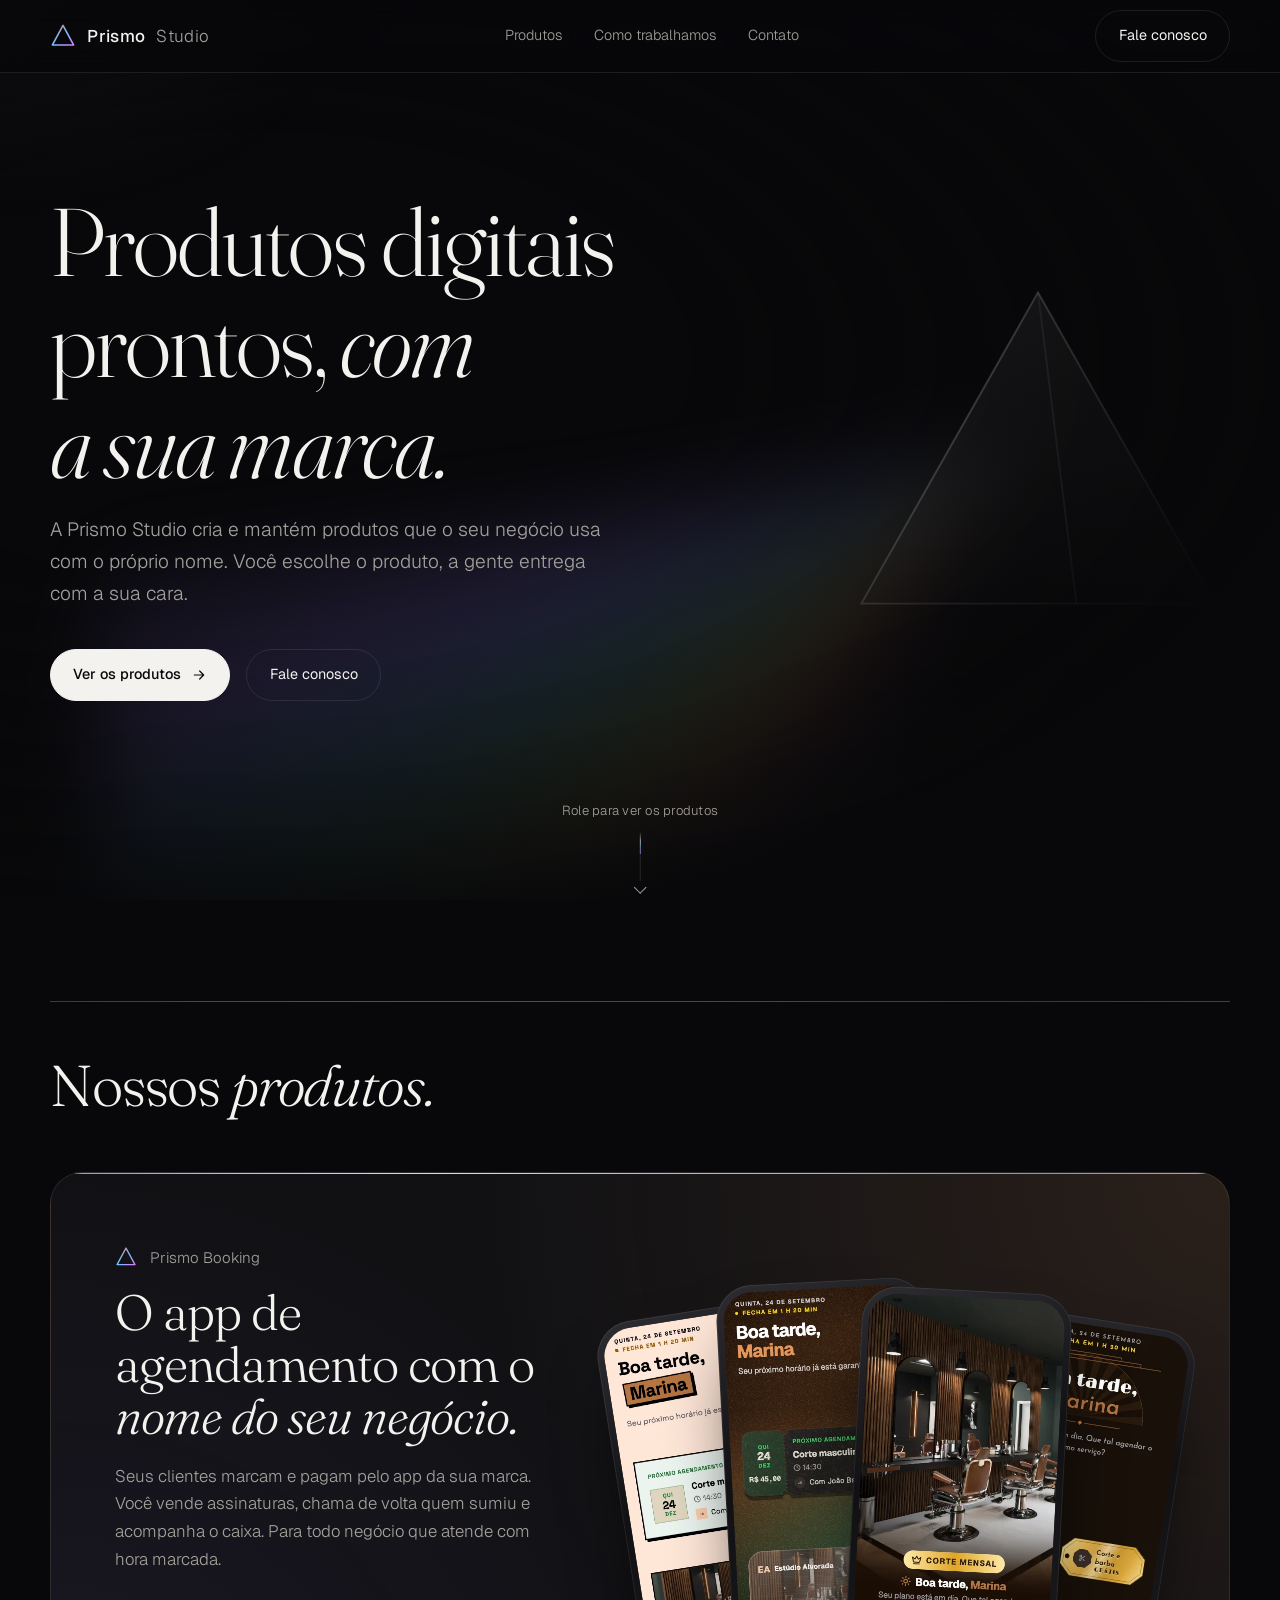
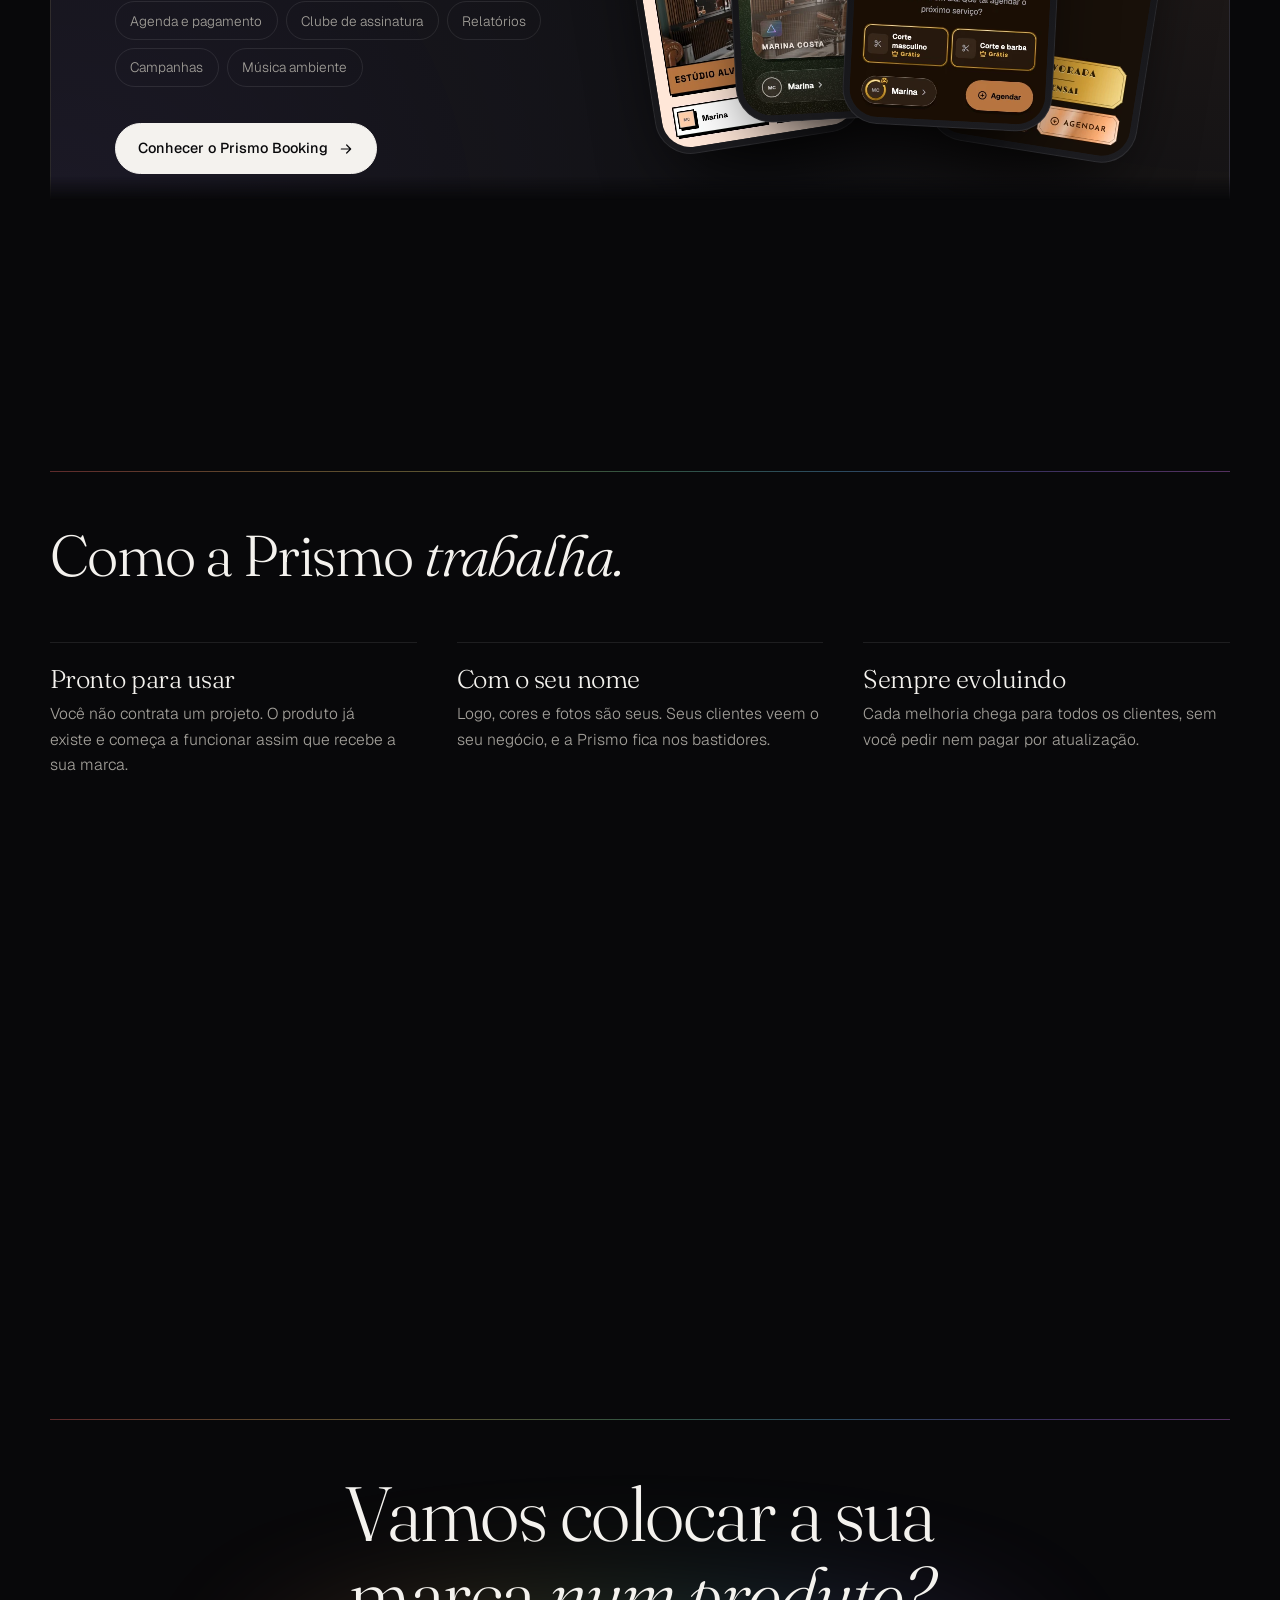
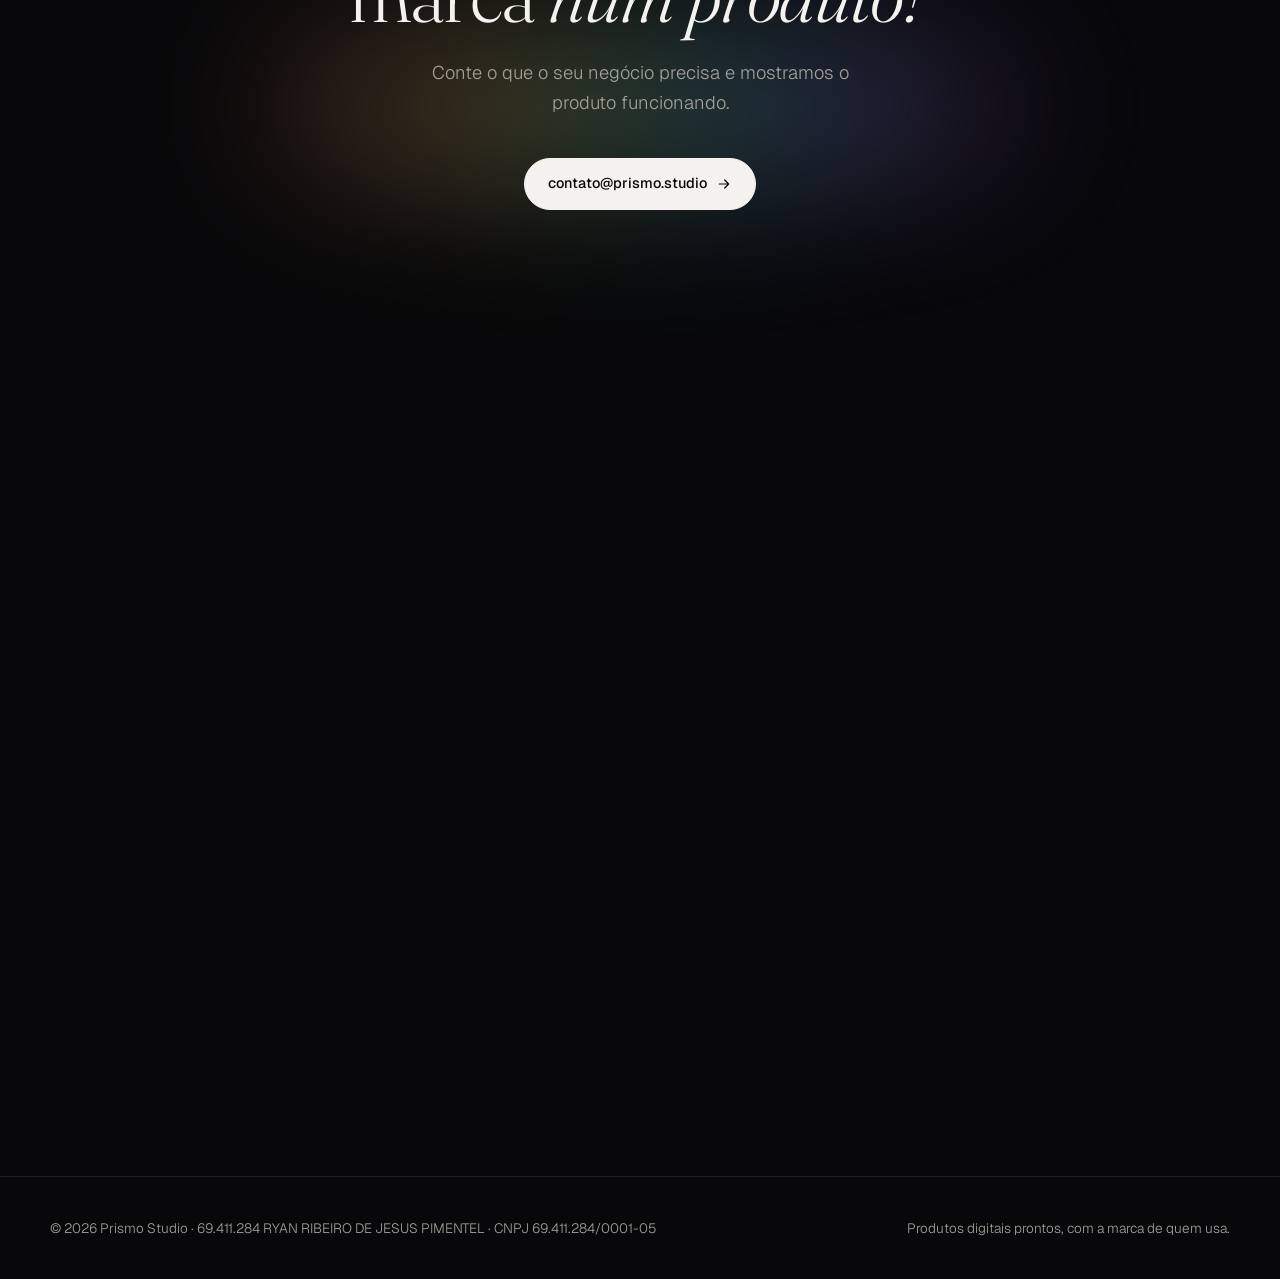
==== commit 4fd9c622: "feat: links do site mostram imagem de prévia no WhatsApp e nas redes As duas páginas ganham as tags " ====
--- a/index.html
+++ b/index.html
@@ -4,7 +4,21 @@
 <meta charset="utf-8">
 <meta name="viewport" content="width=device-width, initial-scale=1">
 <title>Prismo Studio — produtos digitais prontos, com a marca do seu negócio</title>
-<meta name="description" content="A Prismo Studio cria e mantém produtos digitais que o seu negócio usa com o próprio nome. O primeiro é o Prismo Booking, o app de agendamento para quem atende com hora marcada.">
+<meta name="description" content="A Prismo Studio cria e mantém produtos digitais que o seu negócio usa com o próprio nome.">
+<link rel="canonical" href="https://prismo.studio/">
+<meta property="og:type" content="website">
+<meta property="og:site_name" content="Prismo Studio">
+<meta property="og:locale" content="pt_BR">
+<meta property="og:url" content="https://prismo.studio/">
+<meta property="og:title" content="Prismo Studio — produtos digitais prontos, com a marca do seu negócio">
+<meta property="og:description" content="A Prismo Studio cria e mantém produtos digitais que o seu negócio usa com o próprio nome.">
+<meta property="og:image" content="https://prismo.studio/og/index.jpg">
+<meta property="og:image:type" content="image/jpeg">
+<meta property="og:image:width" content="1200">
+<meta property="og:image:height" content="630">
+<meta property="og:image:alt" content="Prismo Studio: produtos digitais prontos, com a sua marca.">
+<meta name="twitter:card" content="summary_large_image">
+<meta name="twitter:image" content="https://prismo.studio/og/index.jpg">
 <meta name="theme-color" content="#08080a">
 <link rel="preconnect" href="https://fonts.googleapis.com">
 <link rel="preconnect" href="https://fonts.gstatic.com" crossorigin>
--- a/story.css
+++ b/story.css
@@ -72,7 +72,7 @@
 .story [data-p="side"] { translate: calc((1 - var(--r, 0)) * -1rem) 0; }
 
 /* ── Estilos do app: um celular só, a tela troca por cortina ── */
-.story .styles { display: grid; grid-template-areas: "s"; margin-top: clamp(1.5rem, 4vh, 3rem); gap: 0; }
+.story .styles { display: grid; grid-template-areas: "s"; grid-template-columns: minmax(0, 1fr); margin-top: clamp(1.5rem, 4vh, 3rem); gap: 0; }
 .story .styles figure, .story .styles figure:nth-child(even) {
   grid-area: s; margin: 0; width: 100%;
   display: grid; grid-template-columns: 22rem auto; justify-content: center; align-items: center;
